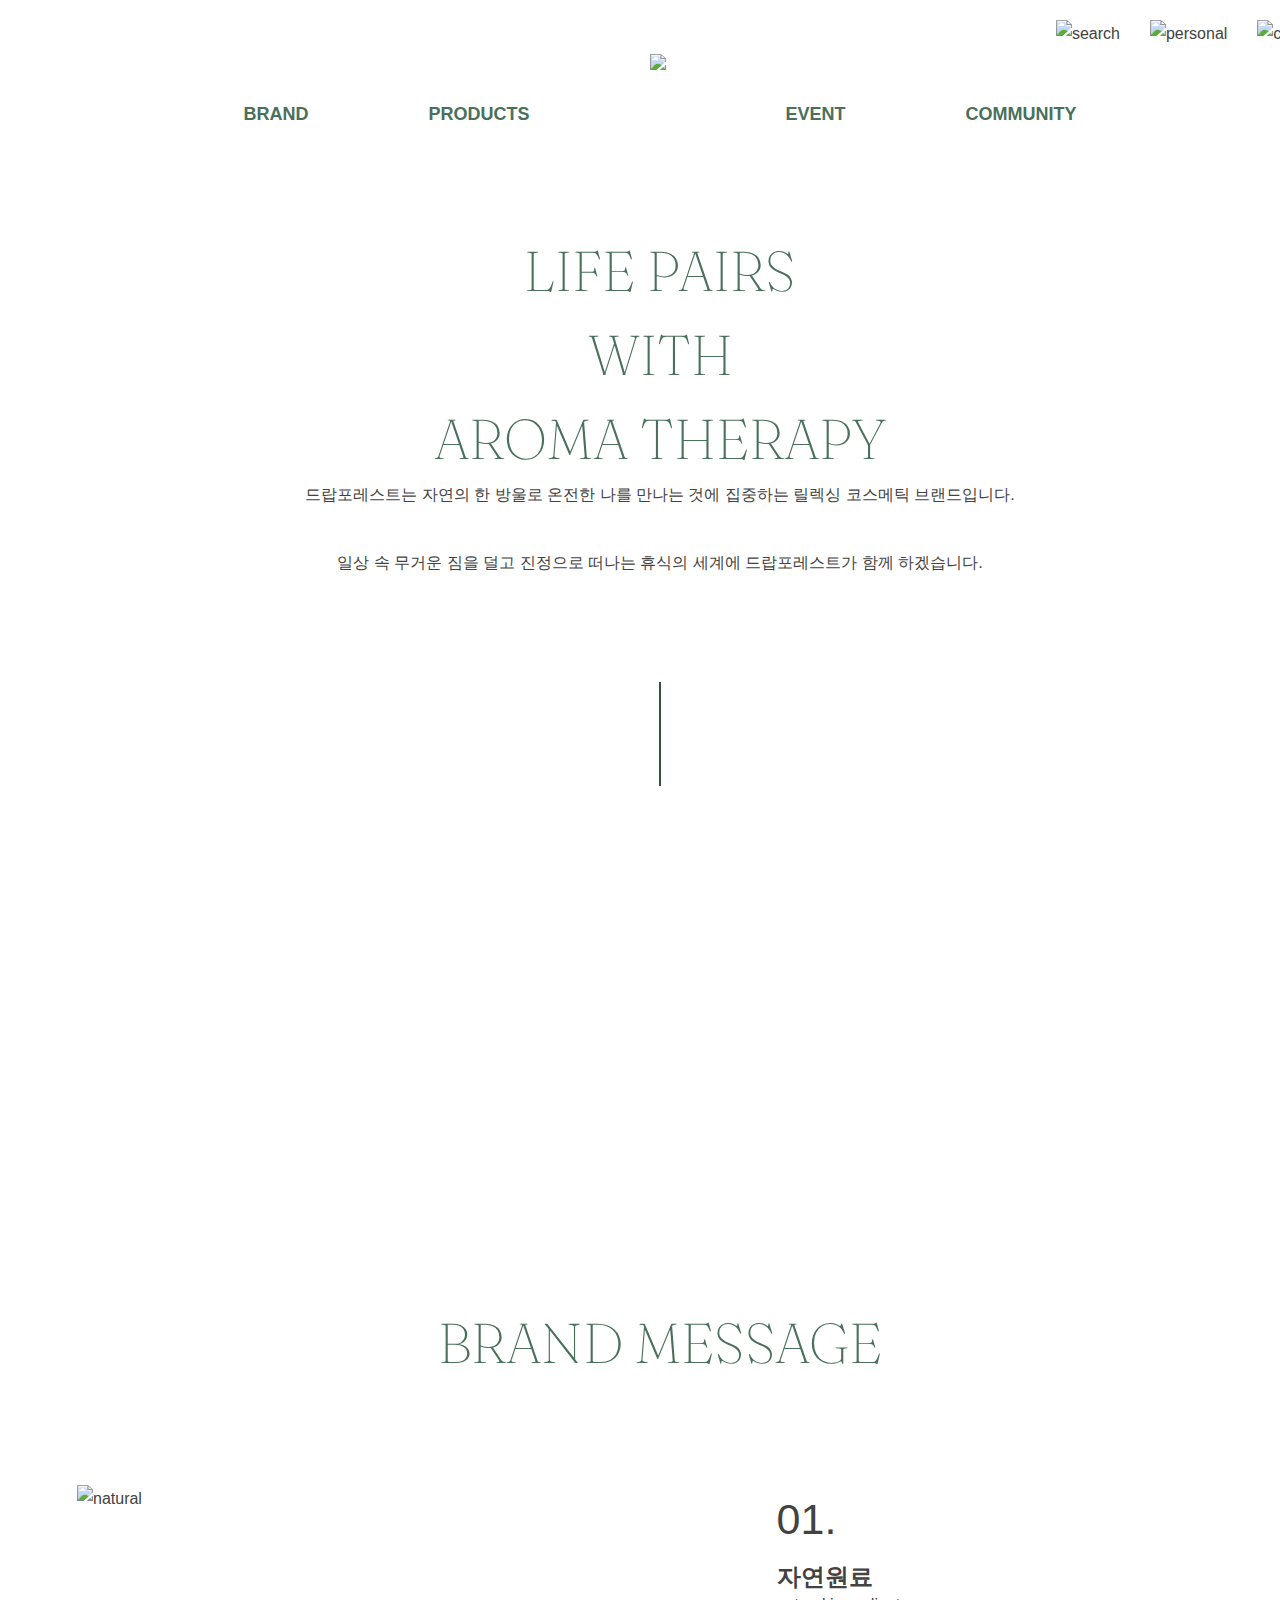
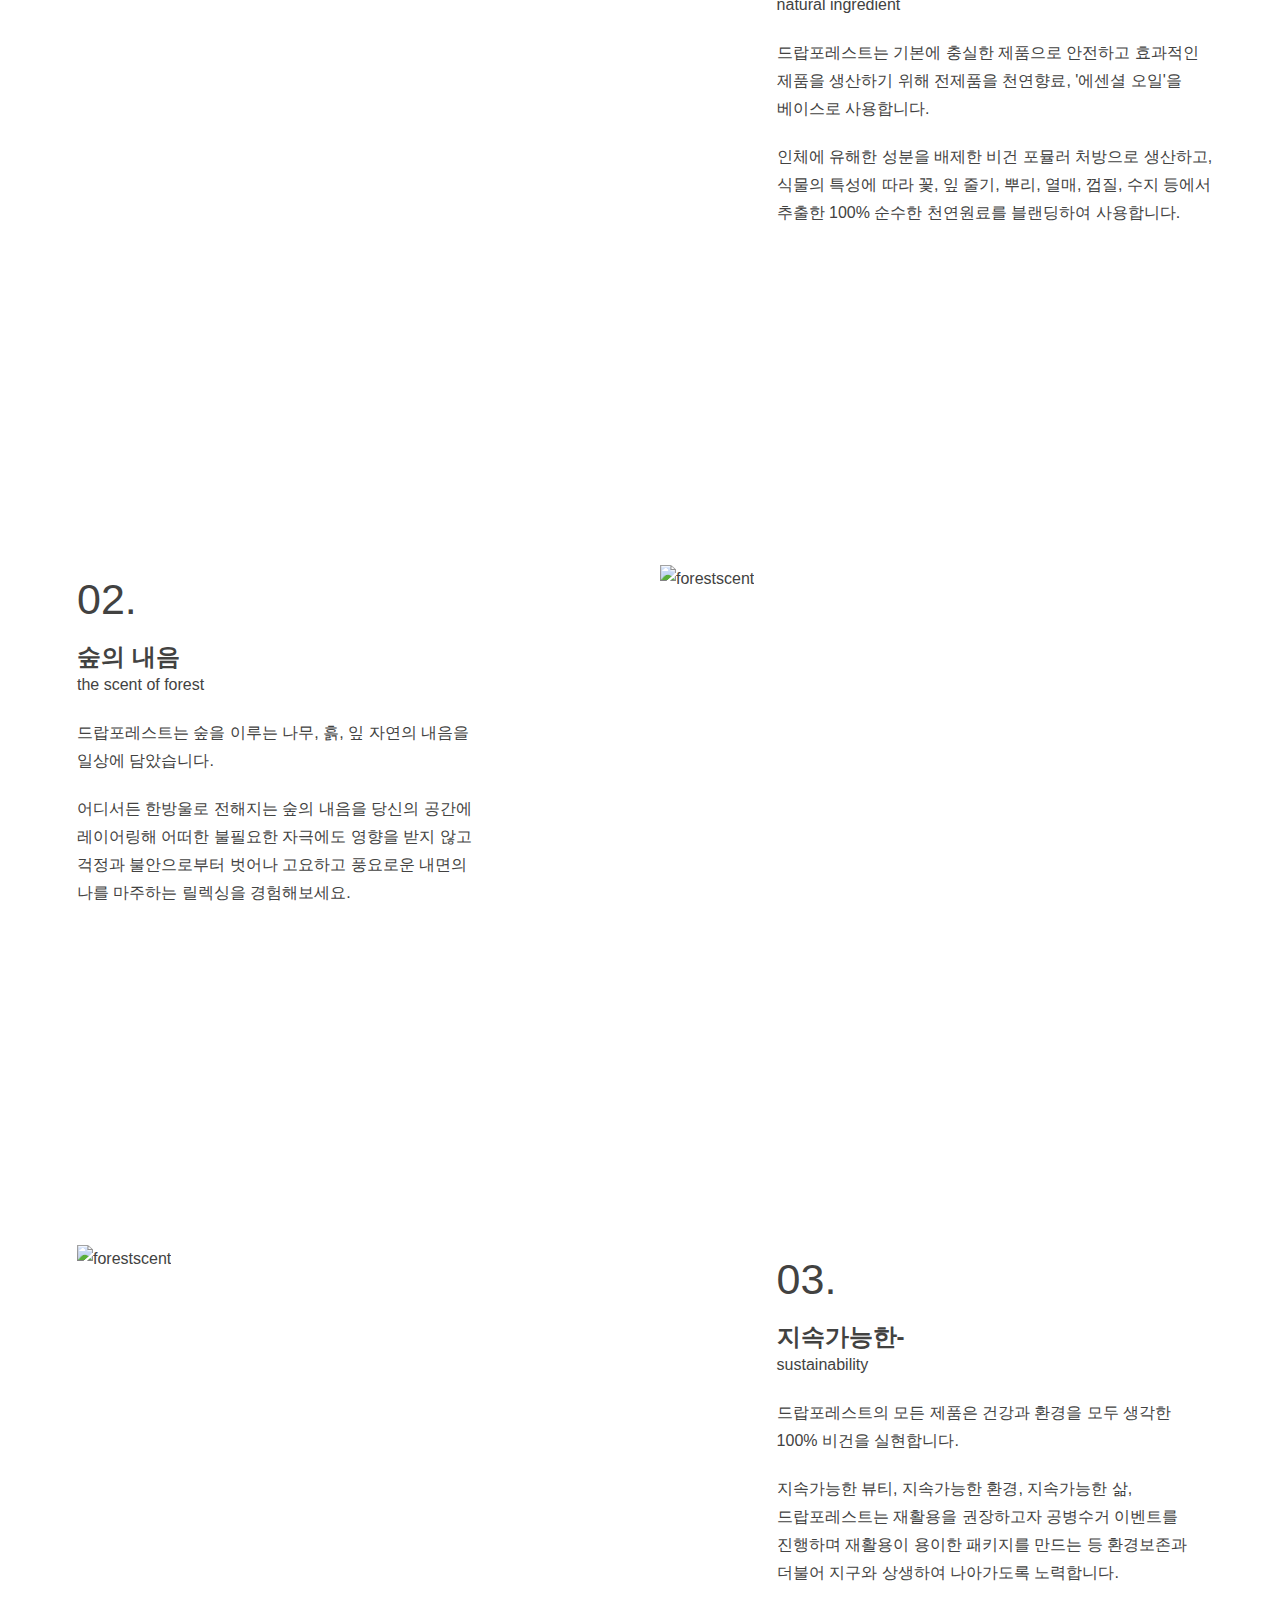
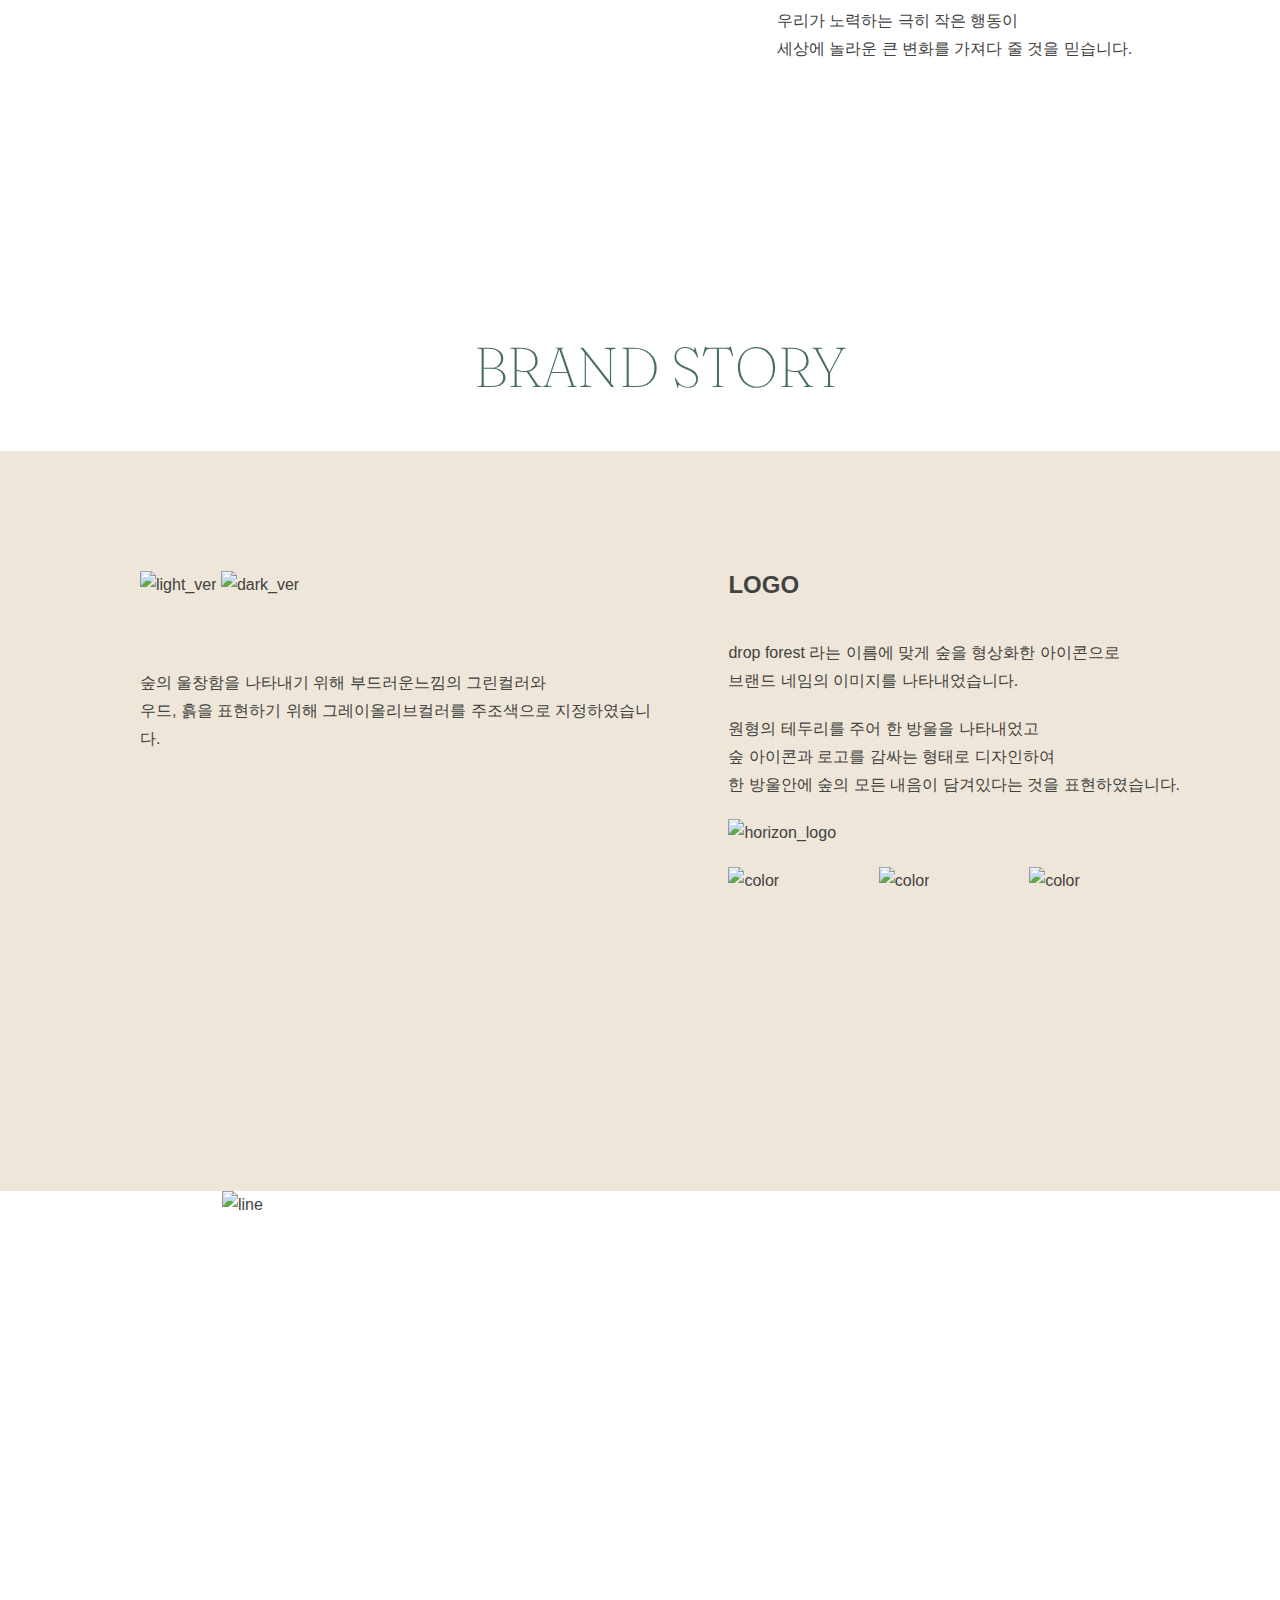
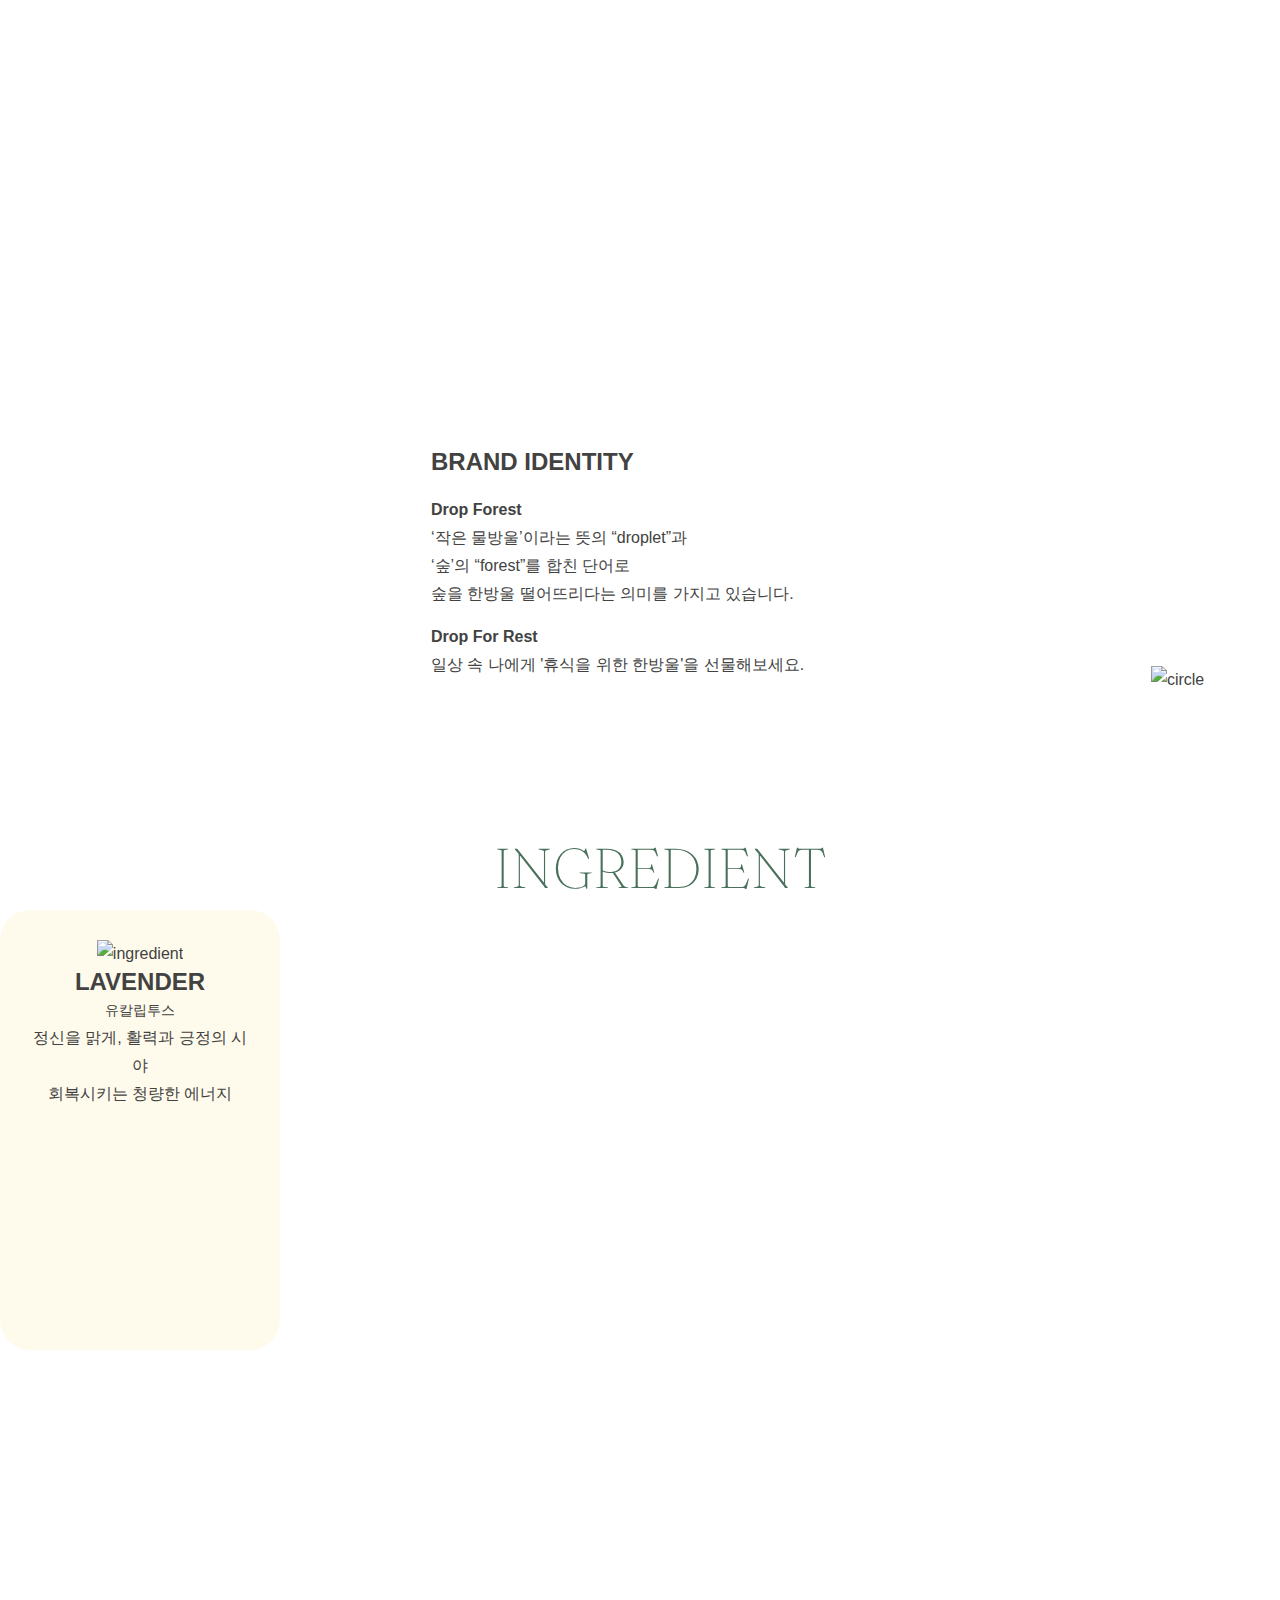
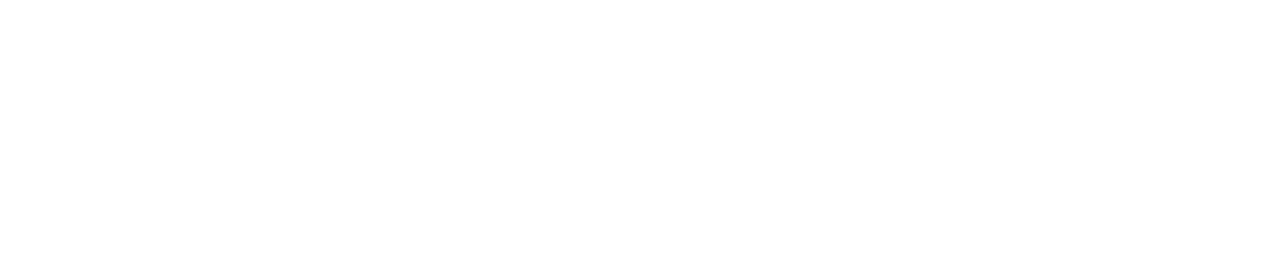
==== sub/sub1_brand.html @ 94ddb578 "Add files via upload" ====
<!DOCTYPE html>
<html lang="ko">
<head>
    <meta charset="UTF-8">
    <meta name="viewport" content="width=1320">
    <title>dropforest_brand</title>
    <!-- favicon -->
    <link rel="icon" type="image/png" sizes="32x32" href="../images/sub1/favi_logo.png">
    <!-- webfont -->
    <link href="https://hangeul.pstatic.net/hangeul_static/css/nanum-barun-gothic.css" rel="stylesheet">
    <link rel="preconnect" href="https://fonts.googleapis.com">
    <link rel="preconnect" href="https://fonts.gstatic.com" crossorigin>
    <link href="https://fonts.googleapis.com/css2?family=Fraunces:opsz@9..144&display=swap" rel="stylesheet">
    <!-- css -->
    <link rel="stylesheet" href="../css/sub1_style.css">
    <!-- js -->
    <script src="../js/jquery-3.6.4.min.js"></script>
    <!-- aos css -->
    <link href="https://unpkg.com/aos@2.3.1/dist/aos.css" rel="stylesheet">
</head>
<body>
    <div id="wrap">
        <div id="header"><!--header_S-->
            <div class="inner_header">
                <div class="util_wrap">
                    <ul class="util">
                        <li><a href="#"><img src="../images/sub1/search_g.png" alt="search"></a></li>
                        <li><a href="#"><img src="../images/sub1/personal_g.png" alt="personal"></a></li>
                        <li><a href="#"><img src="../images/sub1/cart_g.png" alt="cart"></a></li>
                    </ul>
                </div>
                <div class="gnb_wrap">
                    <ul class="gnb">
                        <li><a href="#">BRAND</a></li>
                        <li><a href="#">PRODUCTS</a></li>
                        <li><a href="#"><img src="../images/sub1/green_logo.png"></a></li>
                        <li><a href="#">EVENT</a></li>
                        <li><a href="#">COMMUNITY</a></li>
                    </ul>
                </div>
            </div>
        </div><!--header_E-->
        <div id="section1"><!--section1_S-->
            <div class="brand">
                <h1 class="title">
                    LIFE PAIRS
                    <br>WITH
                    <br>AROMA THERAPY
                </h1>
                <p>드랍포레스트는 자연의 한 방울로 온전한 나를 만나는 것에 집중하는 릴렉싱 코스메틱 브랜드입니다.</p>
                <p>일상 속 무거운 짐을 덜고 진정으로 떠나는 휴식의 세계에 드랍포레스트가 함께 하겠습니다.</p>
                <div class="line"></div>
            </div>
            <div class="bg_fix"></div>
            <div></div>
        </div><!--section1_E-->
        <div id="section2"><!--section2_S-->
            <div class="inner_section2">
                <h1 class="title">BRAND MESSAGE</h1>
                <div class="content_box">
                    <div class="left message_img">
                        <img src="../images/sub1/natural_gray.png" alt="natural">
                        <img src="../images/sub1/natural.png" alt="natural" class="up_img" data-aos="fade-up-right" data-aos-duration="2000">
                        <img src="../images/sub1/vertical_text1.png" alt="natural" class="vertical1" data-aos="fade-up" data-aos-duration="2000">
                    </div>
                    <div class="right message_text">
                        <p class="num">01.</p>
                        <h2 class="subtitle">자연원료</h2>
                        <p class="en_title">natural ingredient</p>
                        <p class="exp">드랍포레스트는 기본에 충실한 제품으로 안전하고 효과적인
                            <br>제품을 생산하기 위해 전제품을 천연향료, '에센셜 오일'을
                            <br>베이스로 사용합니다.
                        </p>
                        <p class="exp">
                            인체에 유해한 성분을 배제한 비건 포뮬러 처방으로 생산하고,
                            <br>식물의 특성에 따라 꽃, 잎 줄기, 뿌리, 열매, 껍질, 수지 등에서
                            <br>추출한 100% 순수한 천연원료를 블랜딩하여 사용합니다.
                        </p>
                    </div>
                </div>
                <div class="content_box">
                    <div class="left message_text">
                        <p class="num">02.</p>
                        <h2 class="subtitle">숲의 내음</h2>
                        <p class="en_title">the scent of forest</p>
                        <p class="exp">드랍포레스트는 숲을 이루는 나무, 흙, 잎 자연의 내음을 
                            <br>일상에 담았습니다. 
                        </p>
                        <p class="exp">
                            어디서든 한방울로 전해지는 숲의 내음을 당신의 공간에
                            <br>레이어링해 어떠한 불필요한 자극에도 영향을 받지 않고
                            <br>걱정과 불안으로부터 벗어나 고요하고 풍요로운 내면의
                            <br>나를 마주하는 릴렉싱을 경험해보세요.
                        </p>
                    </div>
                    <div class="right message_img">
                        <img src="../images/sub1/forestscent_gray.png" alt="forestscent">
                        <img src="../images/sub1/forestscent.png" alt="forestscent" class="up_img2" data-aos="fade-up-left" data-aos-duration="2000">
                        <img src="../images/sub1/vertical_text2.png" alt="forestscent" class="vertical2" data-aos="fade-up" data-aos-duration="2000">
                    </div>
                </div>
                <div class="content_box">
                    <div class="left message_img">
                        <img src="../images/sub1/sustainability_gray.png" alt="forestscent">
                        <img src="../images/sub1/sustainability.png" alt="forestscent" class="up_img3" data-aos="fade-up-right" data-aos-duration="2000">
                        <img src="../images/sub1/vertical_text3.png" alt="forestscent" class="vertical3" data-aos="fade-up" data-aos-duration="2000">
                    </div>
                    <div class="right message_text">
                        <p class="num">03.</p>
                        <h2 class="subtitle">지속가능한-</h2>
                        <p class="en_title">sustainability</p>
                        <p class="exp">드랍포레스트의 모든 제품은 건강과 환경을 모두 생각한
                            <br>100% 비건을 실현합니다.
                        </p>
                        <p class="exp">
                            지속가능한 뷰티, 지속가능한 환경, 지속가능한 삶,
                            <br>드랍포레스트는 재활용을 권장하고자 공병수거 이벤트를
                            <br>진행하며 재활용이 용이한 패키지를 만드는 등 환경보존과
                            <br>더불어 지구와 상생하여 나아가도록 노력합니다.
                        </p>
                        <p>우리가 노력하는 극히 작은 행동이
                            <br>세상에 놀라운 큰 변화를 가져다 줄 것을 믿습니다.
                        </p>
                    </div>
                </div>
                <div class="pos1"><img src="../images/sub1/illust1.png" alt="illust1"></div>
                <div class="pos2"><img src="../images/sub1/illust2.png" alt="illust2"></div>
                <div class="pos3"><img src="../images/sub1/illust3.png" alt="illust3"></div>
                <h1 class="title">BRAND STORY</h1>
            </div>
        </div><!--section2_E-->
        <div id="section3"><!--section3_S-->
            <div class="inner_section3">
                <div class="left ci_img">
                    <img src="../images/sub1/l_logo.png" alt="light_ver">
                    <img src="../images/sub1/d_logo.png" alt="dark_ver">
                    <p>숲의 울창함을 나타내기 위해 부드러운느낌의 그린컬러와 
                        <br>우드, 흙을 표현하기 위해 그레이올리브컬러를 주조색으로 지정하였습니다.</p>
                </div>
                <div class="right ci_text">
                    <h2>LOGO</h2>
                    <p>drop forest 라는 이름에 맞게 숲을 형상화한 아이콘으로
                        <br>브랜드 네임의 이미지를 나타내었습니다.
                    </p>
                    <p>원형의 테두리를 주어 한 방울을 나타내었고
                        <br>숲 아이콘과 로고를 감싸는 형태로 디자인하여
                        <br>한 방울안에 숲의 모든 내음이 담겨있다는 것을 표현하였습니다.
                    </p>
                    <img src="../images/sub1/horizon_logo.png" alt="horizon_logo">
                    <ul class="color">
                        <li><img src="../images/sub1/color1.png" alt="color"></li>
                        <li><img src="../images/sub1/color2.png" alt="color"></li>
                        <li><img src="../images/sub1/color3.png" alt="color"></li>
                    </ul>
                </div>
            </div>
        </div><!--section3_E-->
        <div id="section4"><!--section4_S-->
            <div class="inner_section4">
                <div class="left_right" data-aos="fade-right" data-aos-duration="2000">
                    <img src="../images/sub1/brand_id2.png" alt="brand_id2" class="id2">
                    <img src="../images/sub1/left_c.png" alt="circle" class="left_c">
                </div>
                <div class="top_bottom">
                    <img src="../images/sub1/line1.png" alt="line" class="df_line">
                    <img src="../images/sub1/brand_id1.png" alt="brand_id1" class="id1" data-aos="fade-down" data-aos-duration="2000">
                </div>
                <div class="brand_id">
                    <h2>BRAND IDENTITY</h2>
                    <h4>Drop Forest</h4>
                    <p>‘작은 물방울’이라는 뜻의 “droplet”과
                        <br>‘숲’의 “forest”를 합친 단어로
                        <br>숲을 한방울 떨어뜨리다는 의미를 가지고 있습니다.
                    </p>
                    <h4>Drop For Rest</h4>
                    <p>일상 속 나에게 '휴식을 위한 한방울'을 선물해보세요.</p>
                    <img src="../images/sub1/small_c.png" alt="circle">
                </div>
                <div class="right_left" data-aos="fade-left" data-aos-duration="2000">
                    <img src="../images/sub1/brand_id3.png" alt="brand_id3" class="id3">
                    <img src="../images/sub1/right_cir.png" alt="right_c" class="right_c">
                </div>
            </div>
        </div><!--section4_E-->
        <div id="section5"><!--section5_S-->
            <div class="inner_section5">
                <h1 class="title">INGREDIENT</h1>
                <ul class="ingre_wrap">
                    <li>
                        <div class="hover_wrap">
                            <div class="img_wrap">
                                <img src="../images/sub1/ingre1.png" alt="ingredient">
                                <h2>LAVENDER</h2>
                                <p class="ko_name">유칼립투스</p>
                                <p>정신을 맑게, 활력과 긍정의 시야
                                    <br>회복시키는 청량한 에너지
                                </p>
                            </div>
                            <div class="cover">
                                <div class="inner_cover">
                                    <h2>LAVENDER</h2>
                                    <h4 class="ko_name">라벤더</h4>
                                    <p>학명  :  Lavendula angustifolia</p>
                                    <p>원산지  :  불가리아</p>
                                    <p>향  :  언더톤 꽃, 허브향</p>
                                    <p>추출부위  :  꽃, 꽃대</p>
                                    <p>추출방법  :  수증기 증류법</p>

                                </div>
                            </div>
                        </div>
                    </li>
                </ul>
            </div>
        </div><!--section5_E-->
    </div>
 
    <!-- aos js -->
    <script src="https://unpkg.com/aos@2.3.1/dist/aos.js"></script>
    <script>
        AOS.init();
      </script>
</body>
</html>
---- css/sub1_style.css ----
@charset "UTF-8";

body, p, h1, h2, h3, h4, h5, h6, ul, ol, li, dl, dt, dd, table, th, td, form, fieldset, legend, input, textarea, button, select{
    padding: 0;
    margin: 0;
}
ul,ol{
    list-style: none;
}
a{
    text-decoration: none;
    color: #424241;
}
body{
    font-family: 'NanumBarunGothic', sans-serif;
    font-size: 16px;
    line-height: 28px;
    color: #424241;
    font-weight: 100;
}
#wrap{
    min-width: 1320px;
}
/*header*/
#header{
    height: 165px;
 }
.inner_header{
    width: 1320px;
    margin: 0 auto;
}
.util_wrap{
    width: 1320px;
    margin: 0 auto;
    position: relative;
}
.util{
    position: absolute;
    top: 20px;
    right: 20px;
    z-index: 9;
}
.util li{
    float: left;
}
.util li a{
    padding-left: 30px;
}
.gnb_wrap{
    text-align: center;
    height: 165px;
}
.gnb{
    display: inline-block;
}
.gnb li{
    float: left;
    margin-top: 100px;
}
.gnb li img{
    width: 80%;
}
.gnb li a{
    display: block;
    color: #49705B;
    font-size: 18px;
    font-weight: bold;
    padding: 0 60px;
}
.gnb li:nth-child(3) a{
    margin-top: -50px;
}
/*section1*/
#section1{
    height: 1076px;
}
.bg_fix{
    background: url(../images/sub1/house_bg.png) no-repeat top center;
    height: 1076px;
    background-attachment: fixed;
}
.brand{
    text-align: center;
    height: 506px;
    padding-top: 64px;
}
.title{
    font-size: 56px;
    font-family: 'Fraunces', serif;
    line-height: 1.5em;
    font-weight: 100;
    color: #49705B;
    text-align: center;
}
.brand p{
    padding-bottom: 40px;
}
.line{
    width: 2px;
    height: 104px;
    background-color: #33513D;
    display: inline-block;
    margin-top: 65px;
}
/*section2*/
#section2{
    background-color: rgb(255, 255, 255);
    height: 2380px;
}
.inner_section2{
    width: 1166px;
    margin: 0 auto;
    padding-top: 60px;
    position: relative;
}
.content_box{
    margin: 100px 0;
    height: 580px;
    /* background-color: pink; */
}
.right{
    float: right;
}
.left{
    float: left;
}
.message_img{
    width: 50%;
    position: relative;
}
.message_text{
    padding-top: 20px;
    width: 40%;
}
.up_img{
    position: absolute;
    top: -65px;
    right: 0;
    z-index: 2;
}
.up_img2{
    position: absolute;
    top: -65px;
    left: -65px;
    z-index: 2;
}
.up_img3{
    position: absolute;
    top: -65px;
    right: -0px;
    z-index: 2;
}
.vertical1{
    position: absolute;
    top: -65px;
    left: 10px;
    z-index: 2;
}
.vertical2{
    position: absolute;
    top: -65px;
    right: 75px;
    z-index: 2;
}
.vertical3{
    position: absolute;
    top: -65px;
    left: 10px;
    z-index: 2;
}
.num{
    font-size: 43px;
}
.subtitle{
    padding: 30px 0 0 0;
}
.exp{
    padding-bottom: 20px;
}
.en_title{
    padding-bottom: 20px;
}
.pos1{
    position: absolute;
    top: 0;
    right: -400px;
}
.pos2{
    position: absolute;
    top: 1100px;
    left: -490px;
}
.pos3{
    position: absolute;
    bottom: -20px;
    right: -350px;
}
/*section3*/
#section3{
    background: url(../images/sub1/roundsq_bg.png) no-repeat top 50% center #EEE6D8;
    height: 740px;
}
.inner_section3{
    width: 1320px;
    margin: 30px auto;
    padding: 120px 140px;
    /* background-color: pink; */
    box-sizing: border-box;
    height: 740px;
}
.ci_img{
    width: 50%;
}
.ci_img p{
    padding-top: 70px;
}
.ci_text h2{
    padding-bottom: 40px;
}
.ci_text p{
    padding-bottom: 20px;
}
.color{
    padding-top: 20px;
}
.color li{
    float: left;
    width: 33.3%;
}
/*section4*/
#section4{
    height: 1115px;
}
.inner_section4{
    width: 1320px;
    margin: 0 auto;
    height: 1115px;
    position: relative;
}
.df_line{
    position: absolute;
    top: 0;
    left: 222px;
    z-index: 1;
}
.id1{
    position: absolute;
    top: 258px;
    left: 111px;
    z-index: 4;
}
.id2{
    position: absolute;
    top: 620px;
    left: -153px;
    z-index: 1;
}
.left_c{
    position: absolute;
    top: 510px;
    left: -270px;
    z-index: 2;
}
.id3{
    position: absolute;
    top: 153px;
    right: -49px;
    z-index: 2;
}
.right_c{
    position: absolute;
    top: 460px;
    right: -301px;
    z-index: 3;
}
.brand_id{
    position: absolute;
    top: 857px;
    left: 431px;
    z-index: 2;
}
.brand_id h2{
    padding-bottom: 20px;
}
.brand_id p{
    padding-bottom: 15px;
}
.brand_id img{
    position: absolute;
    bottom: 0;
    right: -400px;
}
/*section5*/
#section5{
    height: 1158px;
}
.inner_section5{
    padding-top: 120px;
    width: 1320px;
    margin: 0 auto;
}
.ingre_wrap{
    height: 948px;
}
.ingre_wrap li{
    float: left;
}
.hover_wrap{
    position: relative;
}
.hover_wrap:hover .img_wrap{
    transform: translate(-20px, -20px);
    box-shadow: 14px 14px 10px rgba(182, 163, 128, 0.3);
}
.hover_wrap:hover .cover{
    transform: translate(-20px, -20px);
}
.hover_wrap:hover .cover{
    opacity: 1;
}
.img_wrap{
    text-align: center;
    width: 280px;
    height: 440px;
    background-color: #FFFBEC;
    border-radius: 30px;
    padding: 30px;
    box-sizing: border-box;
    transition: all 0.5s;
}
.ko_name{
    font-size: 14px;
}
.cover{
    background-color: #869D84;
    width: 100%;
    height: 100%;
    border-radius: 30px;
    padding: 30px;
    box-sizing: border-box;
    color: #fff;
    position: absolute;
    top: 0;
    left: 0;
    z-index: 9;
    opacity: 0;
    transition: all 0.5s;
}
.cover h2, .ko_name{
    text-align: center;
}
.inner_cover{
    padding-top: 50px;
}
.inner_cover p{
    border-bottom: 1px solid #fff;
}
.inner_cover h4{
    padding: 10px 0 30px;
}
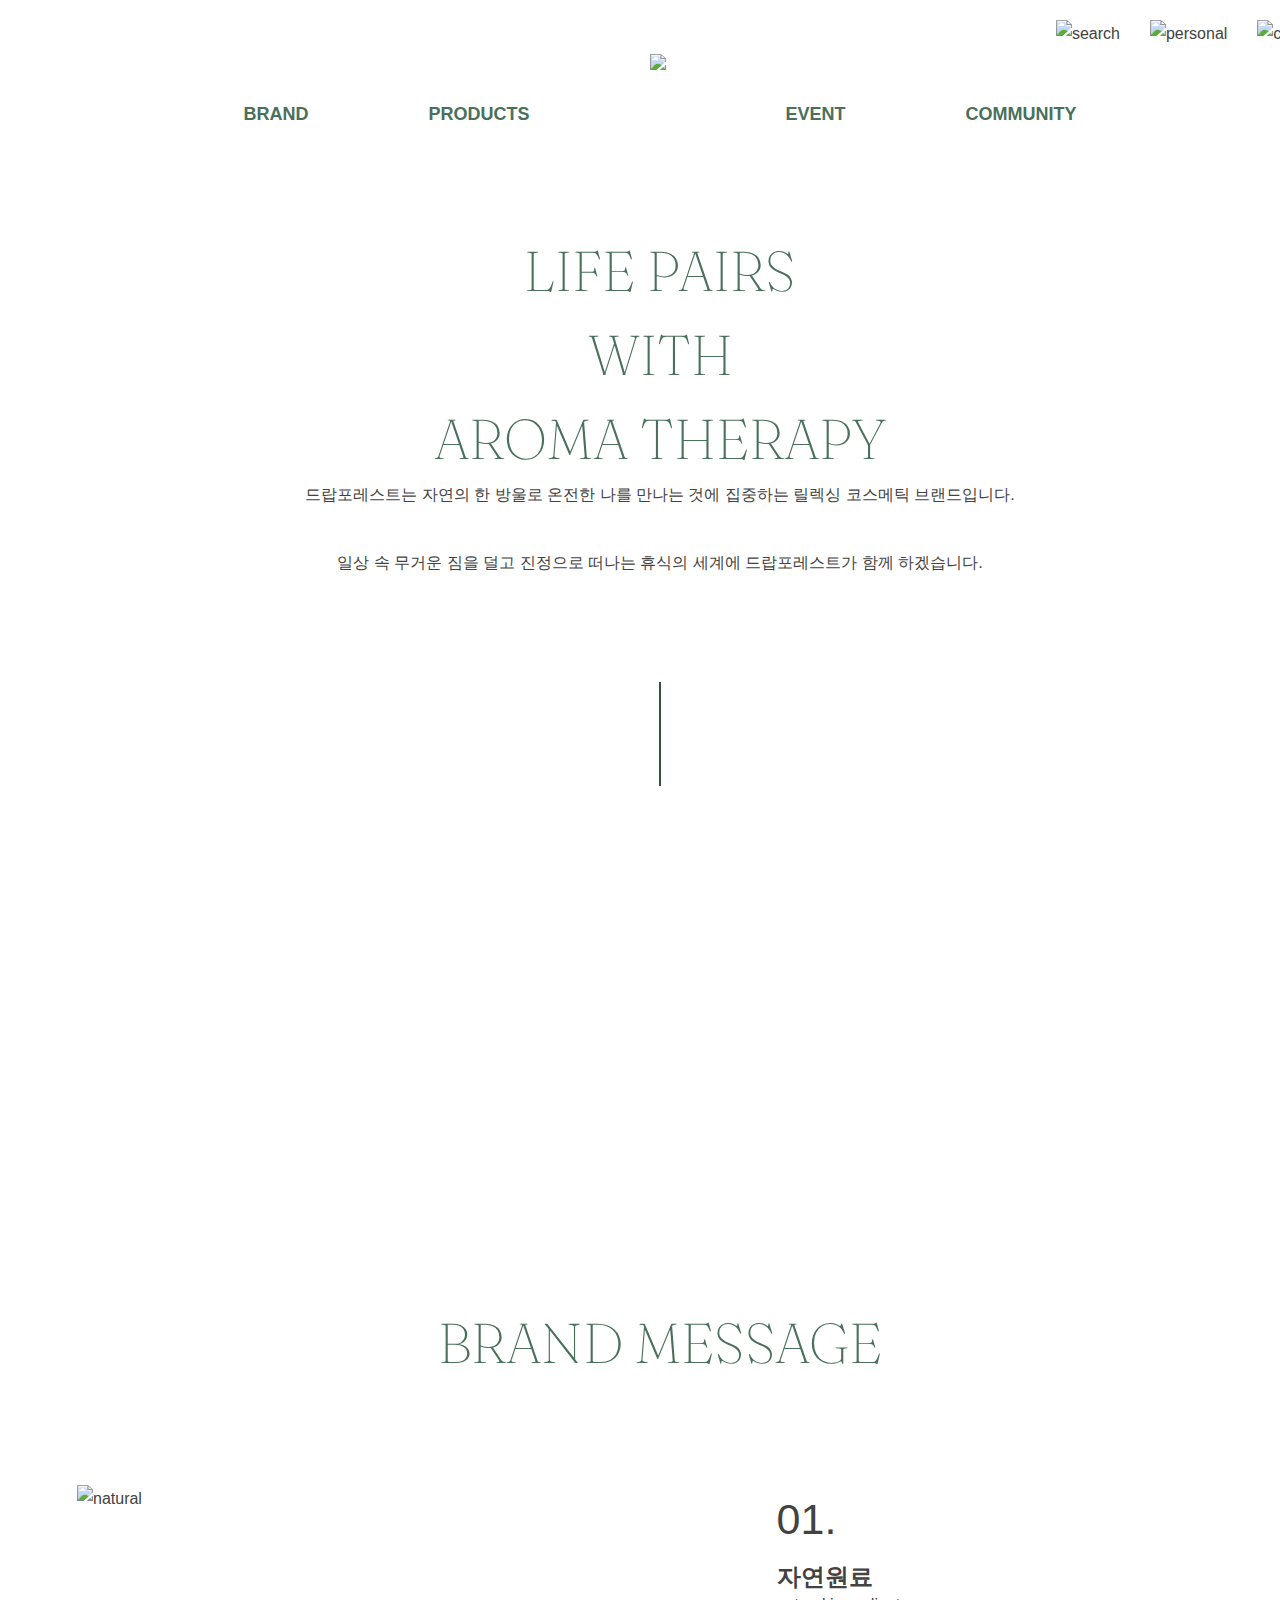
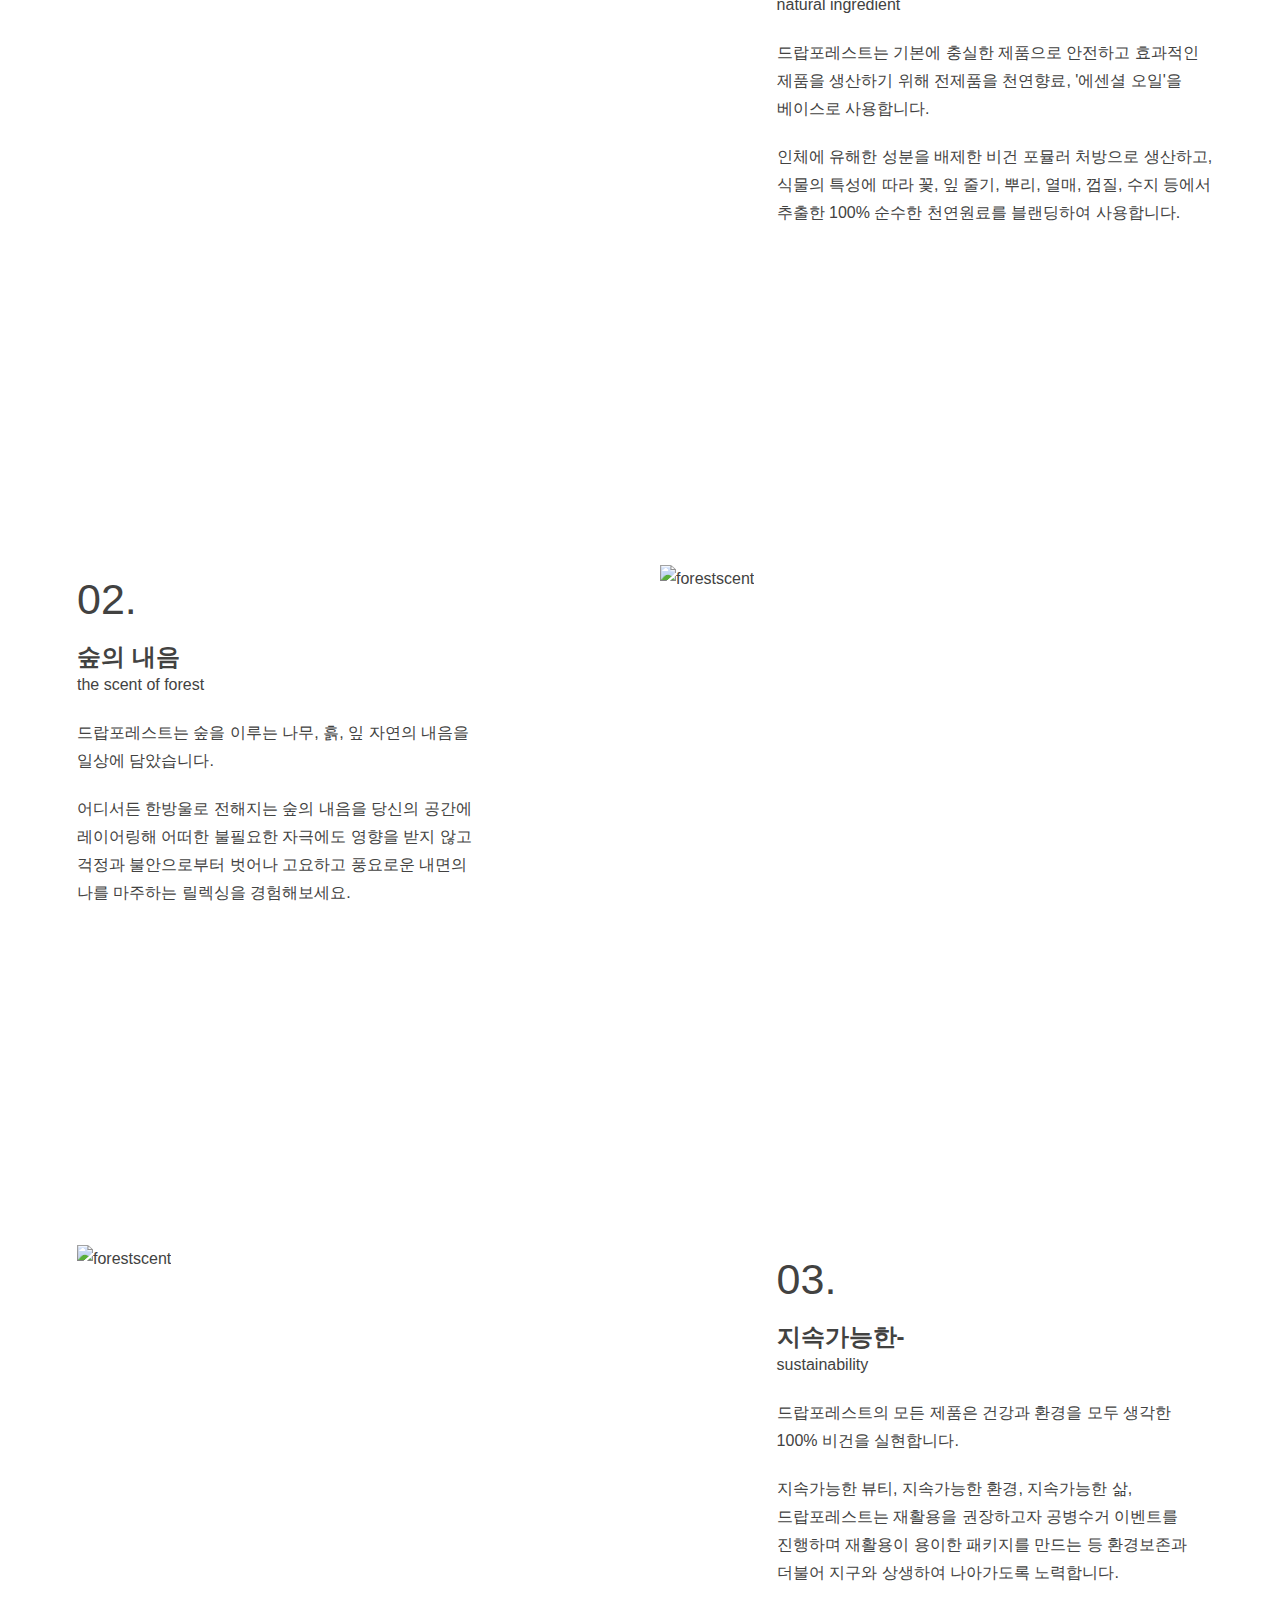
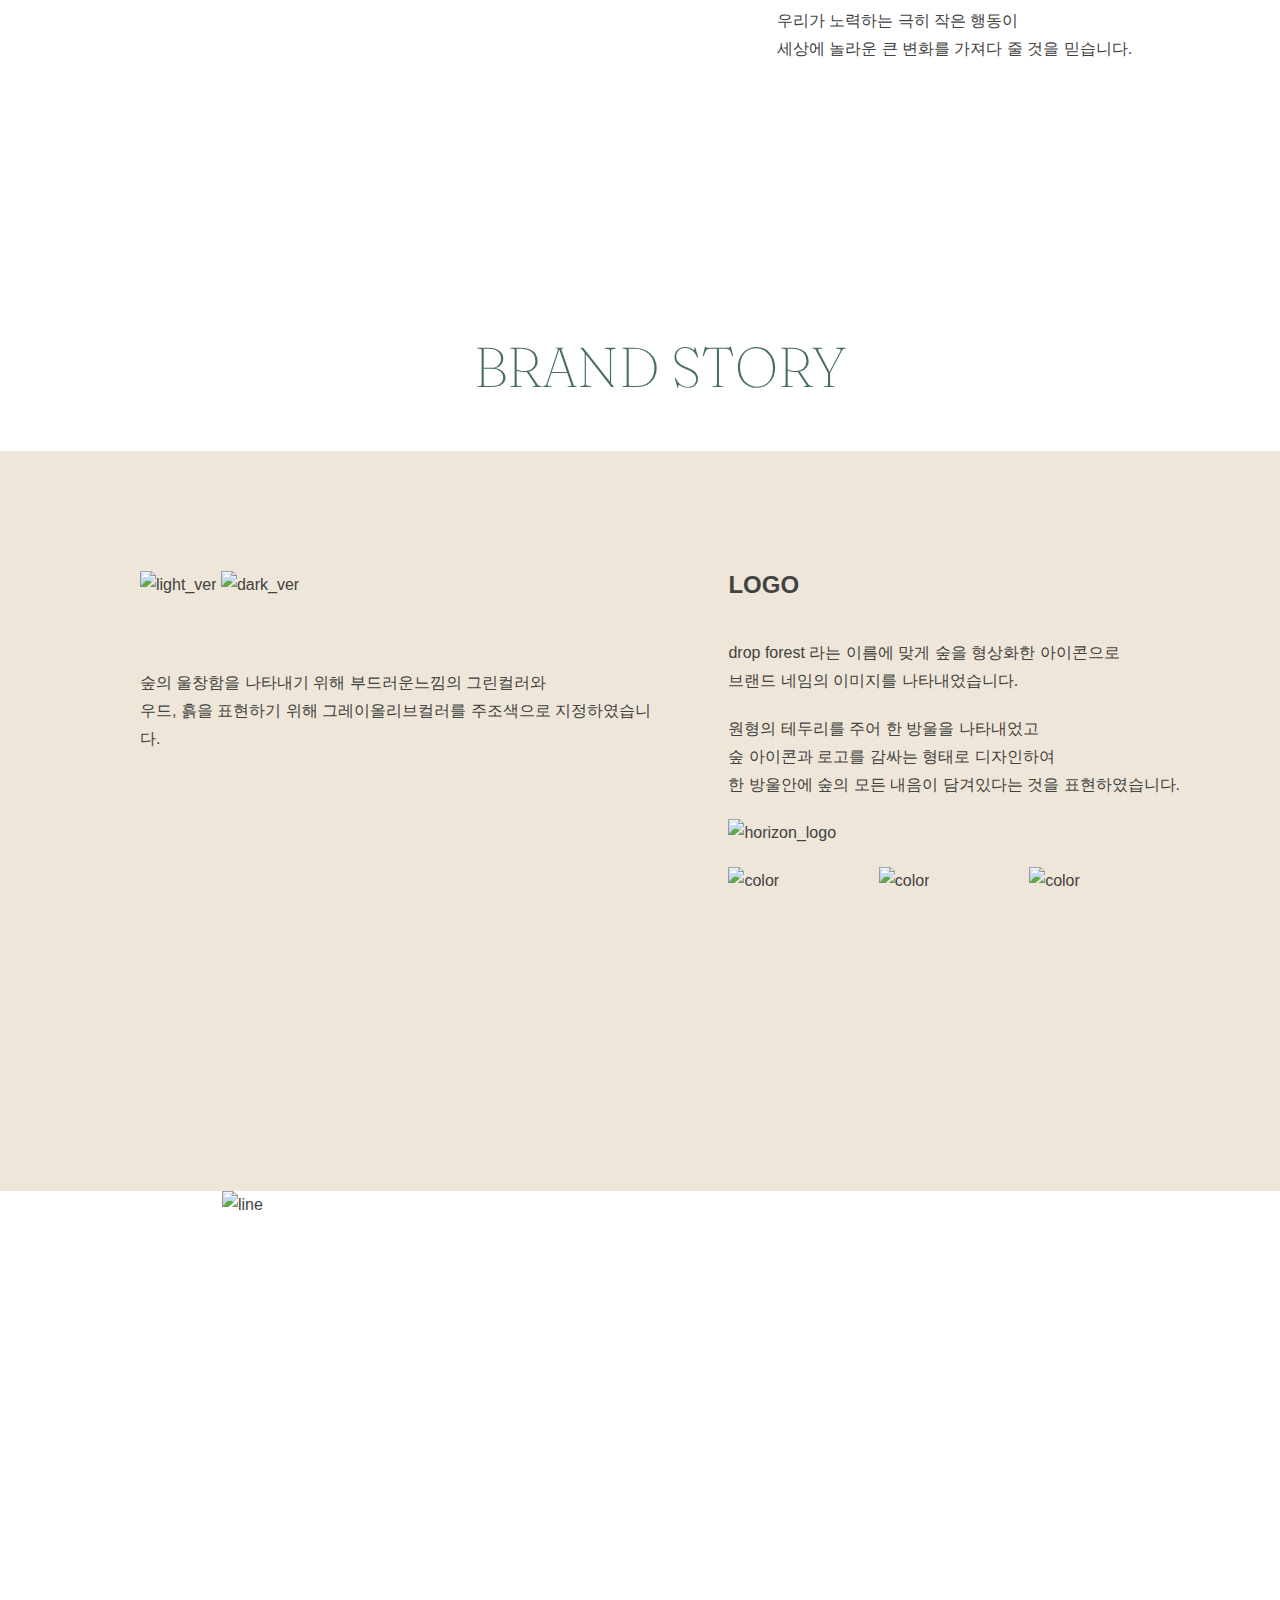
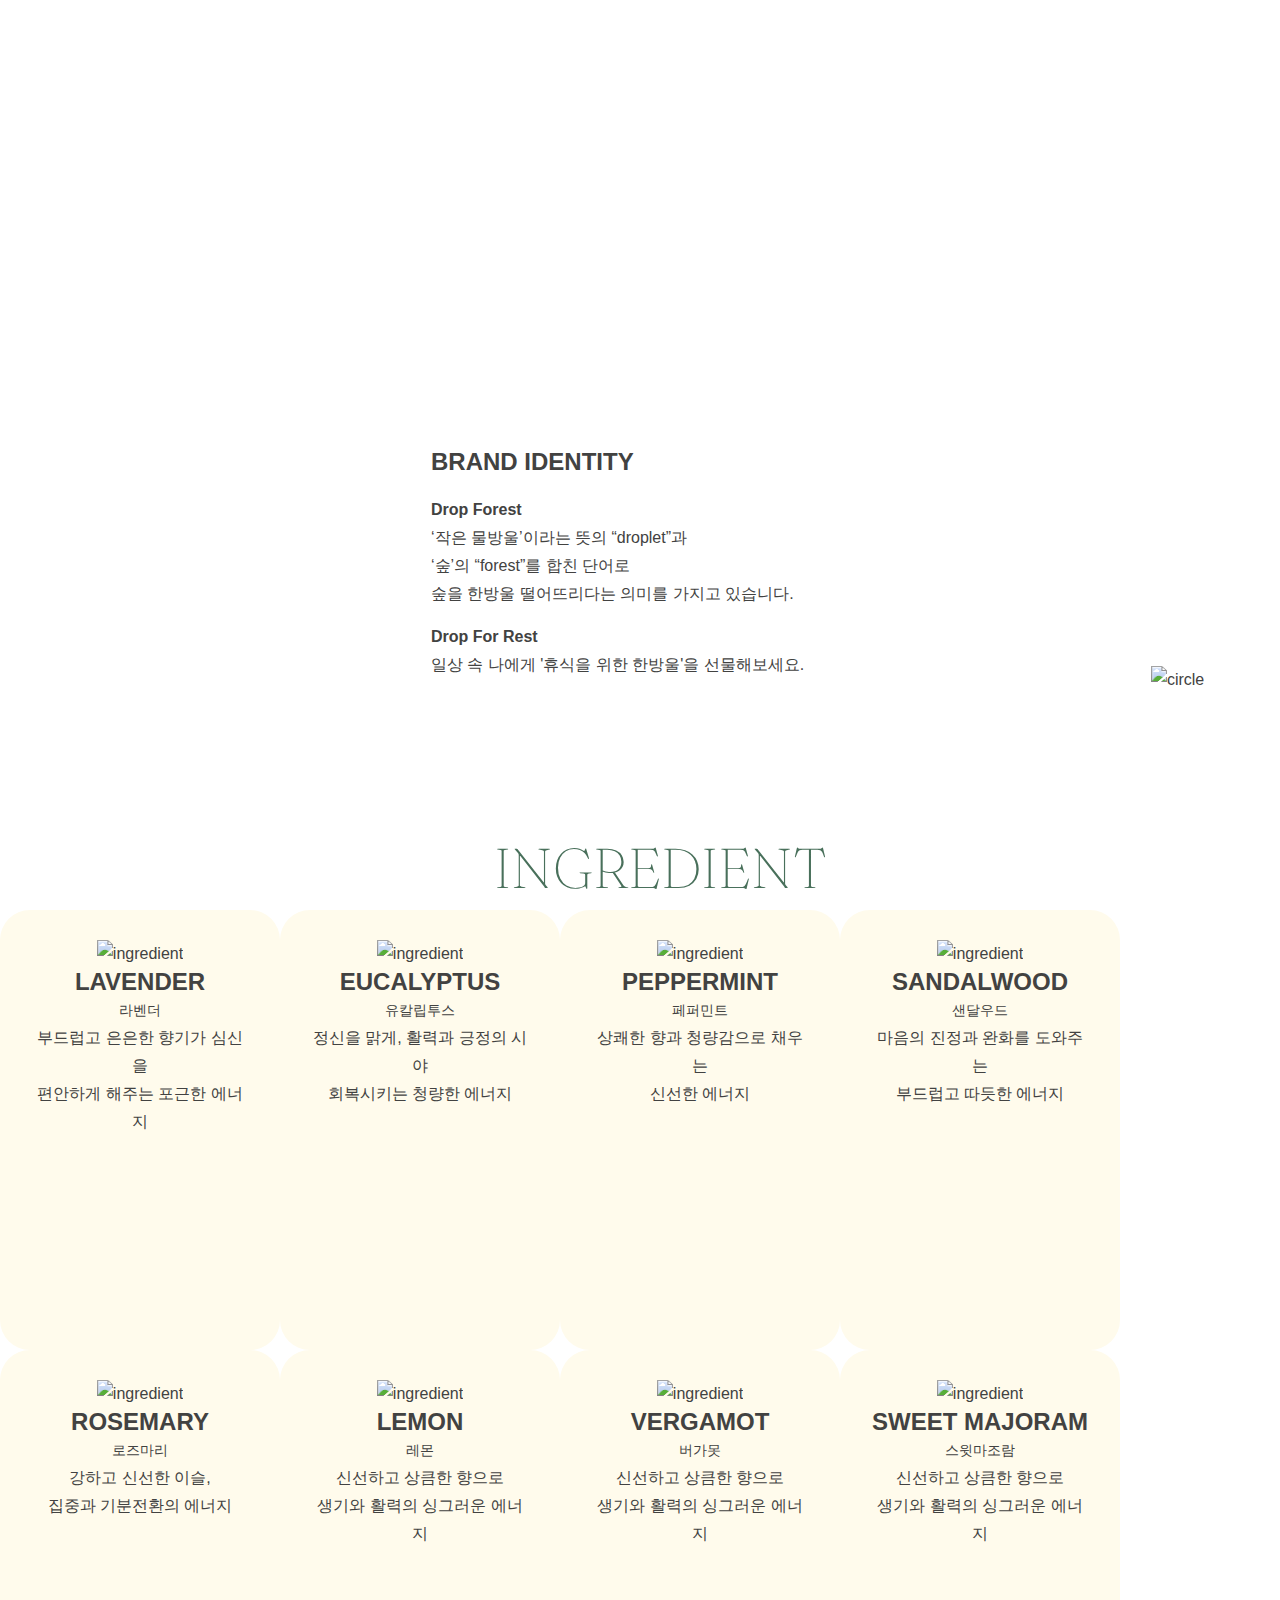
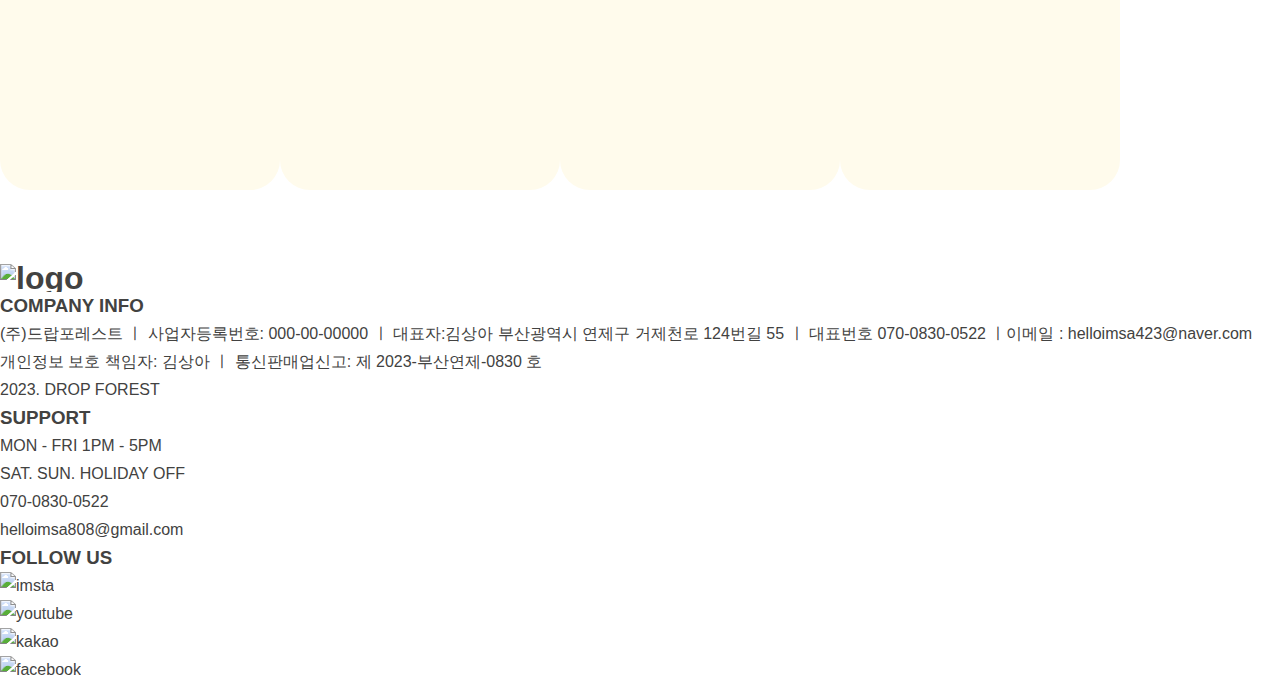
==== commit dadb19f7: "Add files via upload" ====
--- a/sub/sub1_brand.html
+++ b/sub/sub1_brand.html
@@ -2,7 +2,7 @@
 <html lang="ko">
 <head>
     <meta charset="UTF-8">
-    <meta name="viewport" content="width=1320">
+    <meta name="viewport" content="width=1360">
     <title>dropforest_brand</title>
     <!-- favicon -->
     <link rel="icon" type="image/png" sizes="32x32" href="../images/sub1/favi_logo.png">
@@ -31,14 +31,48 @@
                 </div>
                 <div class="gnb_wrap">
                     <ul class="gnb">
-                        <li><a href="#">BRAND</a></li>
+                        <li class="ul_1"><a href="#">BRAND</a></li>
                         <li><a href="#">PRODUCTS</a></li>
-                        <li><a href="#"><img src="../images/sub1/green_logo.png"></a></li>
+                        <li><h1><a href="../index.html"><img src="../images/sub1/green_logo.png"></a></li></h1>
                         <li><a href="#">EVENT</a></li>
                         <li><a href="#">COMMUNITY</a></li>
                     </ul>
-                </div>
-            </div>
+                    <div class="submenu">
+                        <div class="inner_submenu">
+                            <ul class="ul_1">
+                                <li><a href="sub1_brand.html#section2">BRAND MESSAGE</a></li>
+                                <li><a href="sub1_brand.html#section3">BRAND STORY</a></li>
+                                <li><a href="sub1_brand.html#section5">INGREDIENT</a></li>
+                            </ul>
+                            <ul class="margin_right">
+                                <li><a href="#">BRAND MESSAGE</a></li>
+                                <li><a href="#">BRAND STORY</a></li>
+                                <li><a href="#">INGREDIENT</a></li>
+                            </ul>
+                            <ul>
+                                <li><a href="#">BRAND MESSAGE</a></li>
+                                <li><a href="#">BRAND STORY</a></li>
+                                <li><a href="#">INGREDIENT</a></li>
+                            </ul>
+                            <ul>
+                                <li><a href="#">BRAND MESSAGE</a></li>
+                                <li><a href="#">BRAND STORY</a></li>
+                                <li><a href="#">INGREDIENT</a></li>
+                            </ul>
+                        </div>
+                    </div>
+                </div>
+            </div>
+            <!-- js -->
+            <script>
+                $(window).scroll(function () {
+                    if ($(this).scrollTop() > 165) {
+                        $('.gnb_wrap').addClass('header_scroll')
+                    } else {
+                        $('.gnb_wrap').removeClass('header_scroll')
+                    }
+                })
+            </script>
         </div><!--header_E-->
         <div id="section1"><!--section1_S-->
             <div class="brand">
@@ -191,9 +225,9 @@
                             <div class="img_wrap">
                                 <img src="../images/sub1/ingre1.png" alt="ingredient">
                                 <h2>LAVENDER</h2>
-                                <p class="ko_name">유칼립투스</p>
-                                <p>정신을 맑게, 활력과 긍정의 시야
-                                    <br>회복시키는 청량한 에너지
+                                <p class="ko_name"> 라벤더</p>
+                                <p>부드럽고 은은한 향기가 심신을
+                                    <br>편안하게 해주는 포근한 에너지
                                 </p>
                             </div>
                             <div class="cover">
@@ -205,7 +239,167 @@
                                     <p>향  :  언더톤 꽃, 허브향</p>
                                     <p>추출부위  :  꽃, 꽃대</p>
                                     <p>추출방법  :  수증기 증류법</p>
-
+                                </div>
+                            </div>
+                        </div>
+                    </li>
+                    <li>
+                        <div class="hover_wrap">
+                            <div class="img_wrap">
+                                <img src="../images/sub1/ingre2.png" alt="ingredient">
+                                <h2>EUCALYPTUS</h2>
+                                <p class="ko_name">유칼립투스</p>
+                                <p>정신을 맑게, 활력과 긍정의 시야
+                                    <br>회복시키는 청량한 에너지
+                                </p>
+                            </div>
+                            <div class="cover">
+                                <div class="inner_cover">
+                                    <h2>EUCALYPTUS</h2>
+                                    <h4 class="ko_name">유칼립투스</h4>
+                                    <p>학명  :  Eucalyptius globulus</p>
+                                    <p>원산지  :  스페인</p>
+                                    <p>향  :  캠퍼러셔스, 허베이셔스</p>
+                                    <p>추출부위  :  잎</p>
+                                    <p>추출방법  :  수증기 증류법</p>
+                                </div>
+                            </div>
+                        </div>
+                    </li>
+                    <li>
+                        <div class="hover_wrap">
+                            <div class="img_wrap">
+                                <img src="../images/sub1/ingre3.png" alt="ingredient">
+                                <h2>PEPPERMINT</h2>
+                                <p class="ko_name">페퍼민트</p>
+                                <p>상쾌한 향과 청량감으로 채우는
+                                    <br>신선한 에너지
+                                </p>
+                            </div>
+                            <div class="cover">
+                                <div class="inner_cover">
+                                    <h2>PEPPERMINT</h2>
+                                    <h4 class="ko_name">페퍼민트</h4>
+                                    <p>학명  :  Mentha Piperita</p>
+                                    <p>원산지  :  미국</p>
+                                    <p>향  :  신선하고 강한 풀향기</p>
+                                    <p>추출부위  :  꽃, 잎</p>
+                                    <p>추출방법  :  수증기 증류법</p>
+                                </div>
+                            </div>
+                        </div>
+                    </li>
+                    <li>
+                        <div class="hover_wrap">
+                            <div class="img_wrap">
+                                <img src="../images/sub1/ingre4.png" alt="ingredient">
+                                <h2>SANDALWOOD</h2>
+                                <p class="ko_name">샌달우드</p>
+                                <p>마음의 진정과 완화를 도와주는
+                                    <br>부드럽고 따듯한 에너지
+                                </p>
+                            </div>
+                            <div class="cover">
+                                <div class="inner_cover">
+                                    <h2>SANDALWOOD</h2>
+                                    <h4 class="ko_name">샌달우드</h4>
+                                    <p>학명  :  Santalum Albums</p>
+                                    <p>원산지  :  호주</p>
+                                    <p>향  :  달콤하고 부드러운 목재향</p>
+                                    <p>추출부위  :  나무</p>
+                                    <p>추출방법  :  수증기 증류법</p>
+                                </div>
+                            </div>
+                        </div>
+                    </li>
+                    <li>
+                        <div class="hover_wrap">
+                            <div class="img_wrap">
+                                <img src="../images/sub1/ingre5.png" alt="ingredient">
+                                <h2>ROSEMARY</h2>
+                                <p class="ko_name">로즈마리</p>
+                                <p>강하고 신선한 이슬,
+                                    <br>집중과 기분전환의 에너지
+                                </p>
+                            </div>
+                            <div class="cover">
+                                <div class="inner_cover">
+                                    <h2>ROSEMARY</h2>
+                                    <h4 class="ko_name">로즈마리</h4>
+                                    <p>학명  : Rosemarinus officinalis</p>
+                                    <p>원산지  :  튀니지</p>
+                                    <p>향  :  신선하고 짙은 허브향</p>
+                                    <p>추출부위  :  꽃,잎</p>
+                                    <p>추출방법  :  수증기 증류법</p>
+                                </div>
+                            </div>
+                        </div>
+                    </li>
+                    <li>
+                        <div class="hover_wrap">
+                            <div class="img_wrap">
+                                <img src="../images/sub1/ingre6.png" alt="ingredient">
+                                <h2>LEMON</h2>
+                                <p class="ko_name">레몬</p>
+                                <p>신선하고 상큼한 향으로
+                                    <br>생기와 활력의 싱그러운 에너지
+                                </p>
+                            </div>
+                            <div class="cover">
+                                <div class="inner_cover">
+                                    <h2>LEMON</h2>
+                                    <h4 class="ko_name">레몬</h4>
+                                    <p>학명  : Citrus limon</p>
+                                    <p>원산지  :  이탈리아, 시칠리</p>
+                                    <p>향  :  달달, 상큼한 감귤향</p>
+                                    <p>추출부위  :  레몬껍질</p>
+                                    <p>추출방법  : 냉압착법</p>
+                                </div>
+                            </div>
+                        </div>
+                    </li>
+                    <li>
+                        <div class="hover_wrap">
+                            <div class="img_wrap">
+                                <img src="../images/sub1/ingre7.png" alt="ingredient">
+                                <h2>VERGAMOT</h2>
+                                <p class="ko_name">버가못</p>
+                                <p>신선하고 상큼한 향으로
+                                    <br>생기와 활력의 싱그러운 에너지
+                                </p>
+                            </div>
+                            <div class="cover">
+                                <div class="inner_cover">
+                                    <h2>VERGAMOT</h2>
+                                    <h4 class="ko_name">버가못</h4>
+                                    <p>학명  : Citrus bergamia</p>
+                                    <p>원산지  :  이탈리아</p>
+                                    <p>향  :  달콤한 과일향</p>
+                                    <p>추출부위  :  과일껍질</p>
+                                    <p>추출방법  : 수증기 증류</p>
+                                </div>
+                            </div>
+                        </div>
+                    </li>
+                    <li>
+                        <div class="hover_wrap">
+                            <div class="img_wrap">
+                                <img src="../images/sub1/ingre8.png" alt="ingredient">
+                                <h2>SWEET MAJORAM</h2>
+                                <p class="ko_name">스윗마조람</p>
+                                <p>신선하고 상큼한 향으로
+                                    <br>생기와 활력의 싱그러운 에너지
+                                </p>
+                            </div>
+                            <div class="cover">
+                                <div class="inner_cover">
+                                    <h2>SWEET MAJORAM</h2>
+                                    <h4 class="ko_name">스윗마조람</h4>
+                                    <p>학명  : Lavandula angustifolia</p>
+                                    <p>원산지  :  이집트</p>
+                                    <p>향  :  우디, 플로럴, 웜, 스파이시</p>
+                                    <p>추출부위  :  잎, 꽃</p>
+                                    <p>추출방법  : 수증기 증류</p>
                                 </div>
                             </div>
                         </div>
@@ -213,8 +407,47 @@
                 </ul>
             </div>
         </div><!--section5_E-->
+        <div id="footer">
+            <div class="inner_footer">
+                <ul class="footer_wrap">
+                    <li><h1><a href="#"><img src="../images/sub1/foot_logo.png" alt="logo"></a></h1></li>
+                    <li>
+                        <h3>COMPANY INFO</h3>
+                        <p>(주)드랍포레스트 ㅣ 사업자등록번호: 000-00-00000 ㅣ 대표자:김상아
+                            부산광역시 연제구 거제천로 124번길 55 ㅣ 대표번호 070-0830-0522 
+                            ㅣ이메일 : helloimsa423@naver.com
+                        </p>
+                        <p>개인정보 보호 책임자: 김상아 ㅣ 
+                            통신판매업신고: 제 2023-부산연제-0830 호
+                        </p>
+                        <p>2023. DROP FOREST</p>
+                    </li>
+                    <li>
+                        <h3>SUPPORT</h3>
+                        <p>MON - FRI 1PM - 5PM
+                            <br>SAT. SUN. HOLIDAY OFF
+                            <br>070-0830-0522
+                            <br>helloimsa808@gmail.com
+                        </p>
+                    </li>
+                    <li>
+                        <h3>FOLLOW US</h3>
+                        <ul class="sns">
+                            <li><a href="#"><img src="../images/sub1/f_insta.png" alt="imsta"></a></li>
+                            <li><a href="#"><img src="../images/sub1/f_youtube.png" alt="youtube"></a></li>
+                            <li><a href="#"><img src="../images/sub1/f_kakao.png" alt="kakao"></a></li>
+                            <li><a href="#"><img src="../images/sub1/f_facebook.png" alt="facebook"></a></li>
+                        </ul>
+                    </li>
+                </ul>
+                
+                 
+            </div>
+        </div>
     </div>
  
+    <!-- submenu js -->
+    <script src="../js/submenu_script.js"></script>
     <!-- aos js -->
     <script src="https://unpkg.com/aos@2.3.1/dist/aos.js"></script>
     <script>
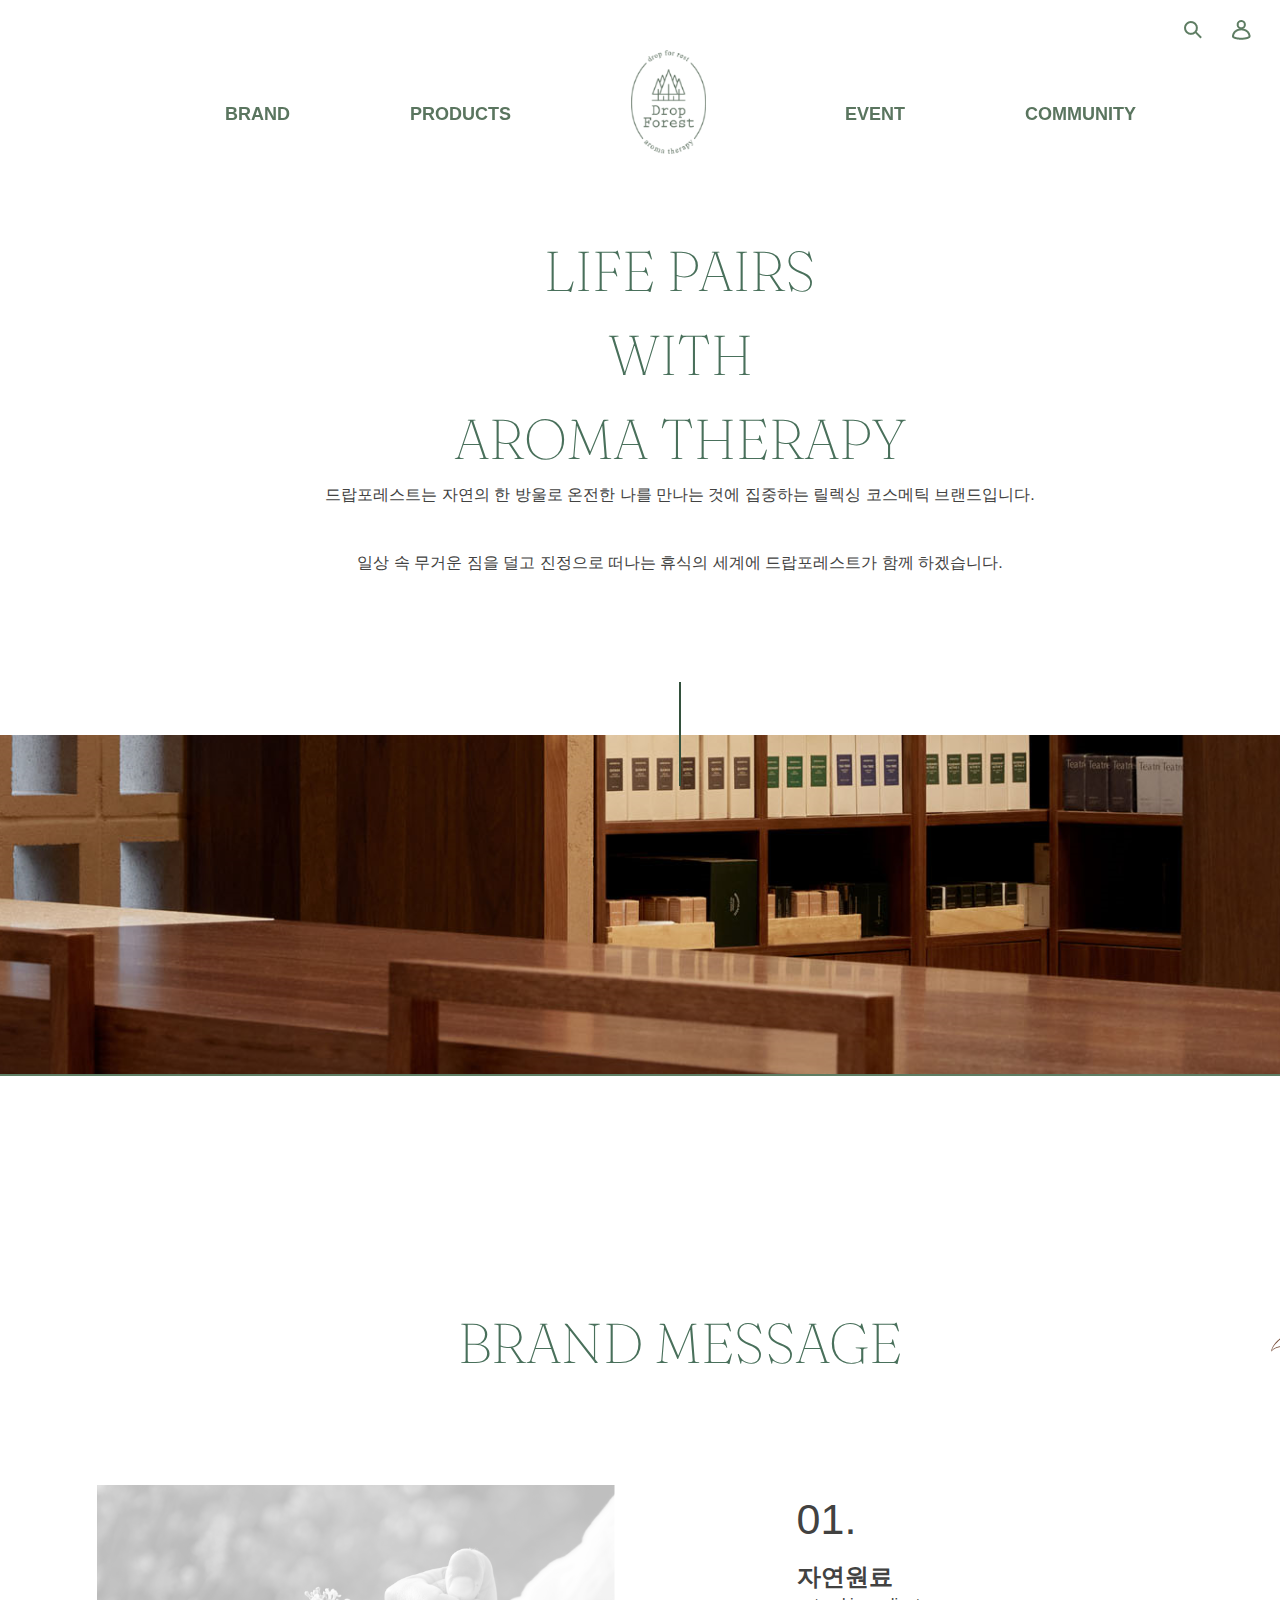
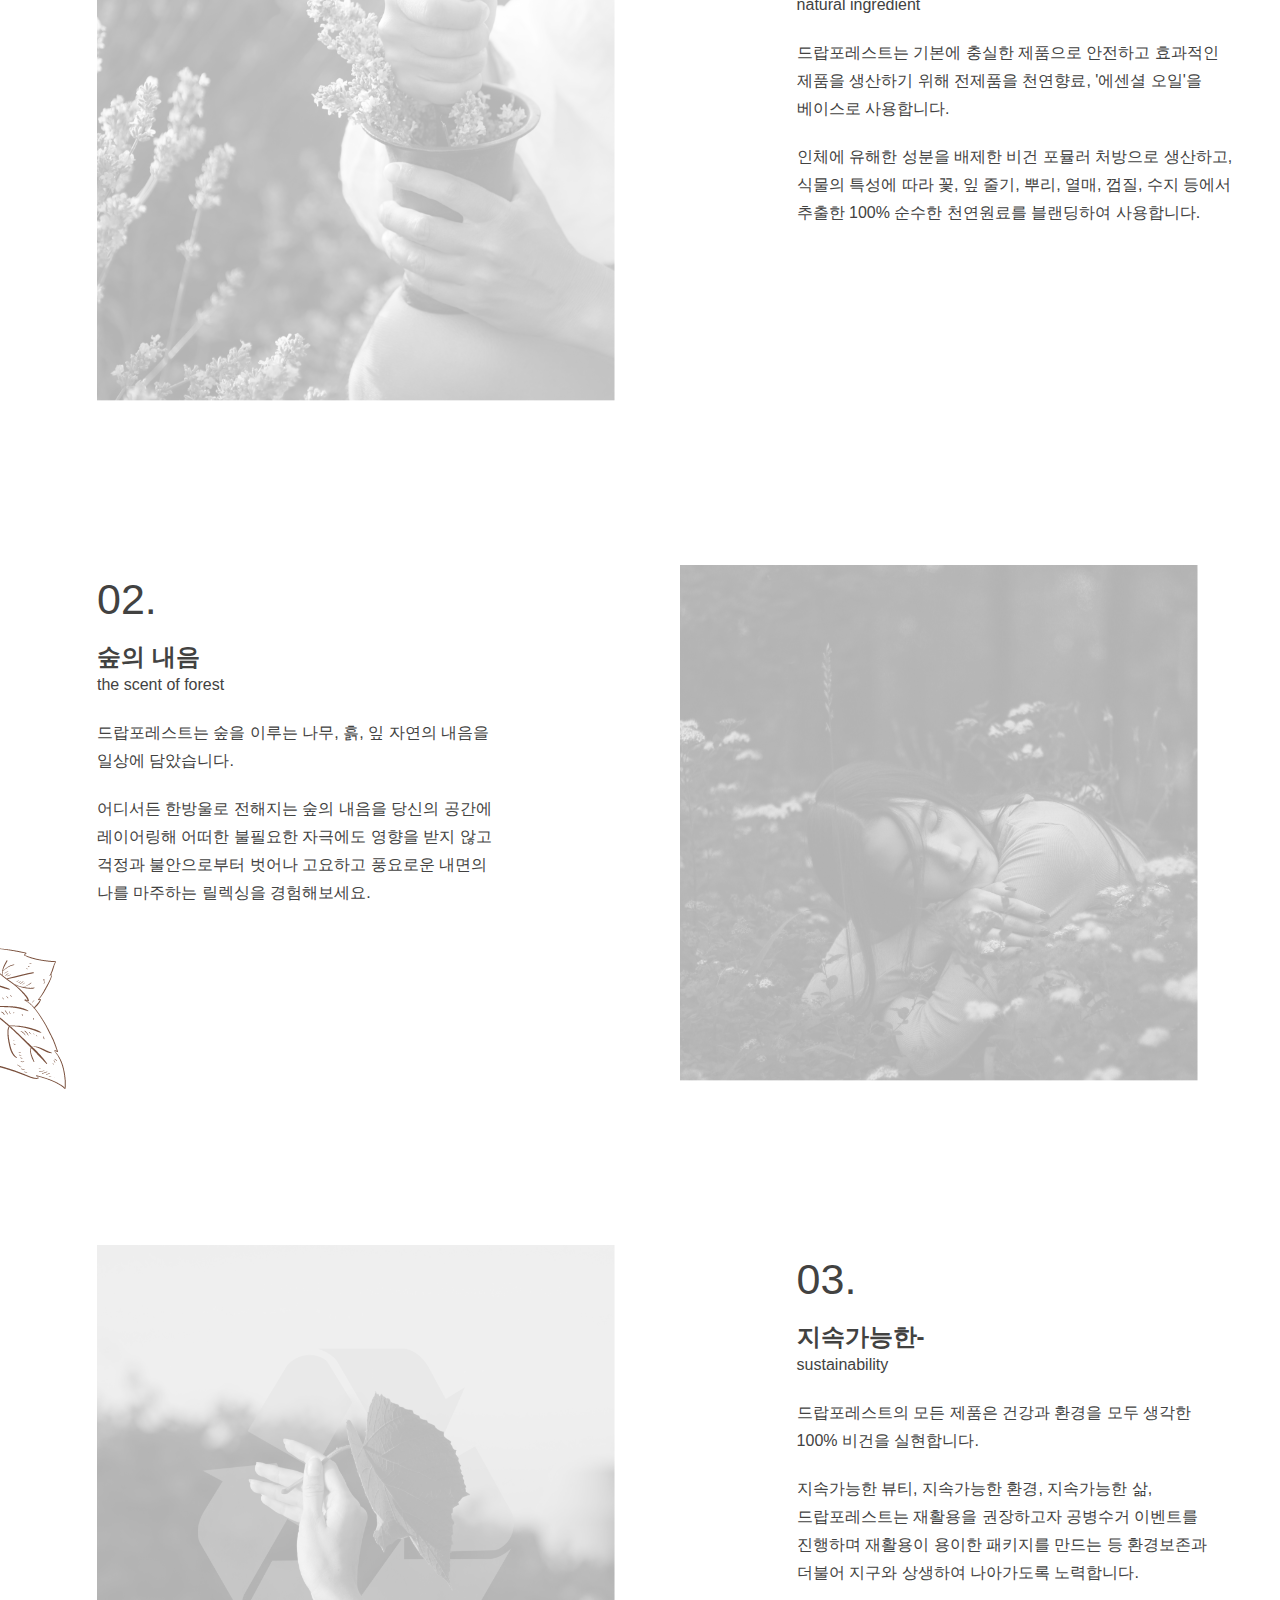
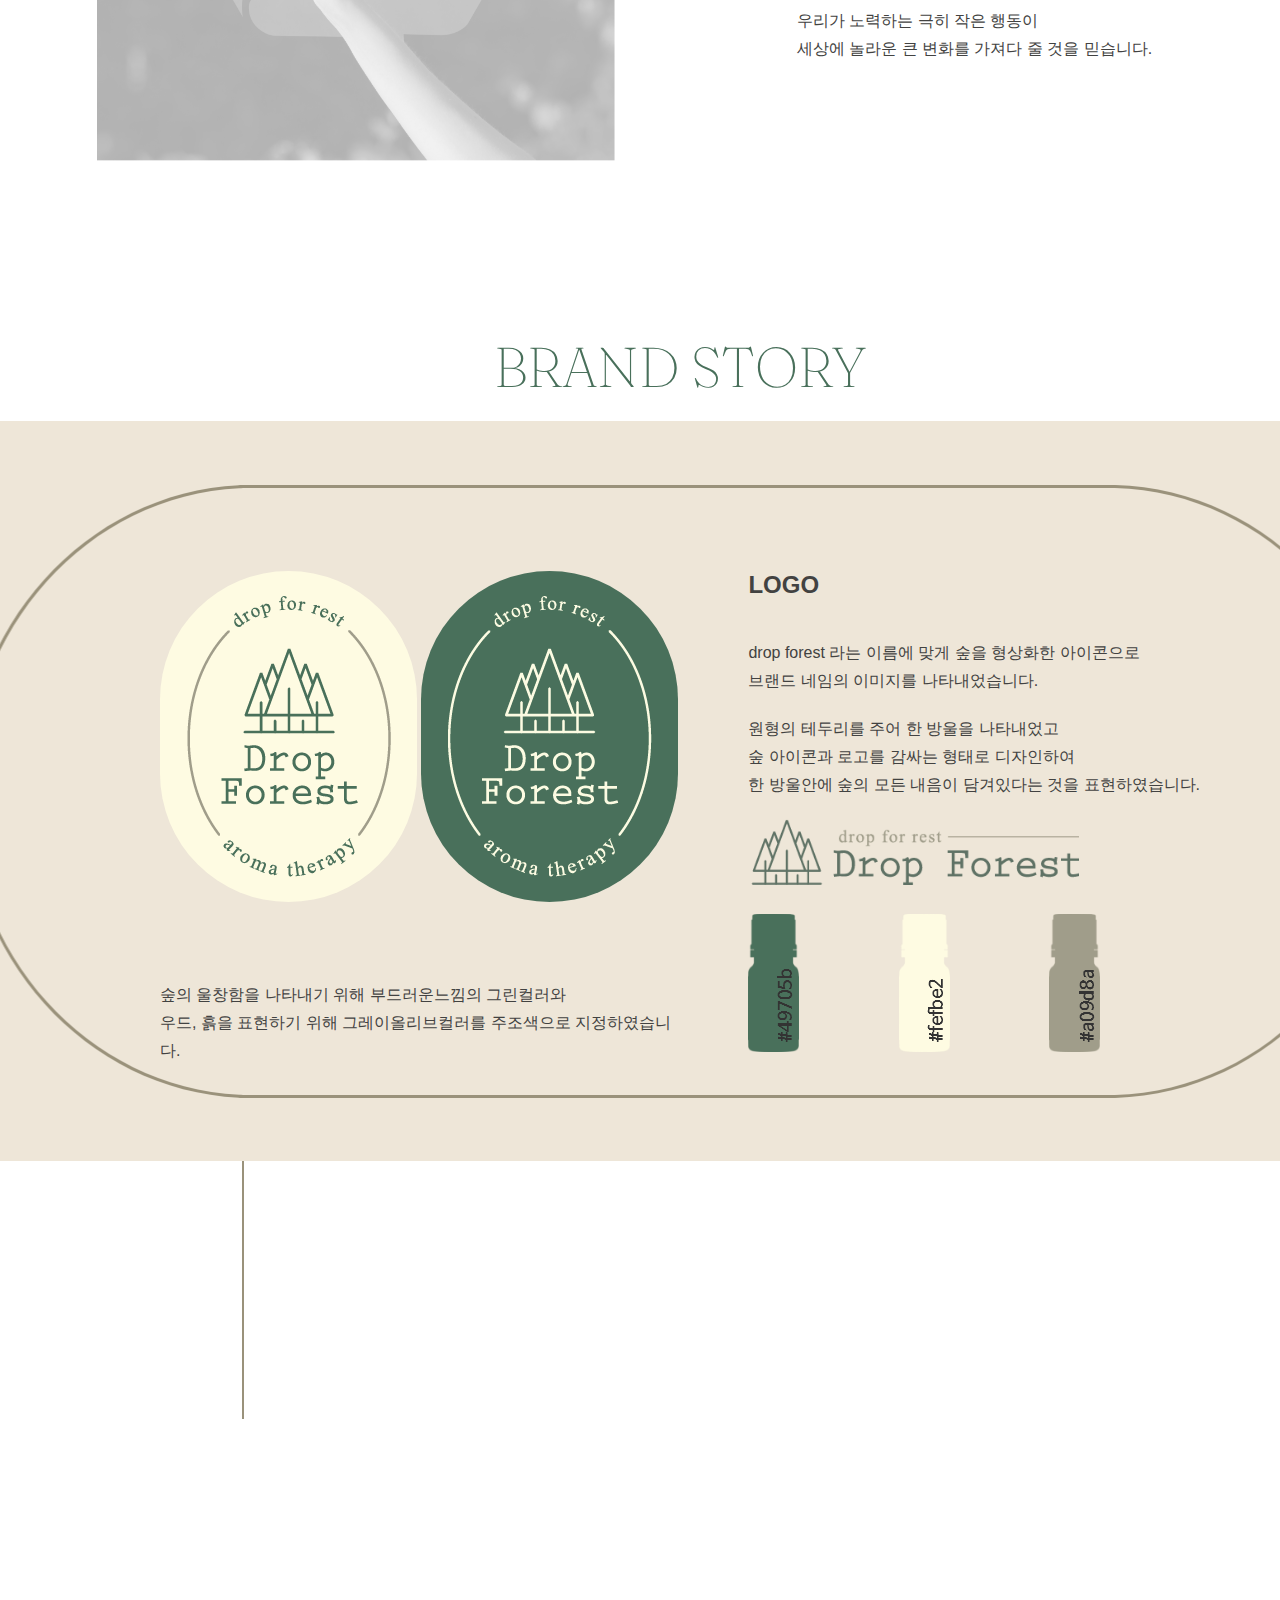
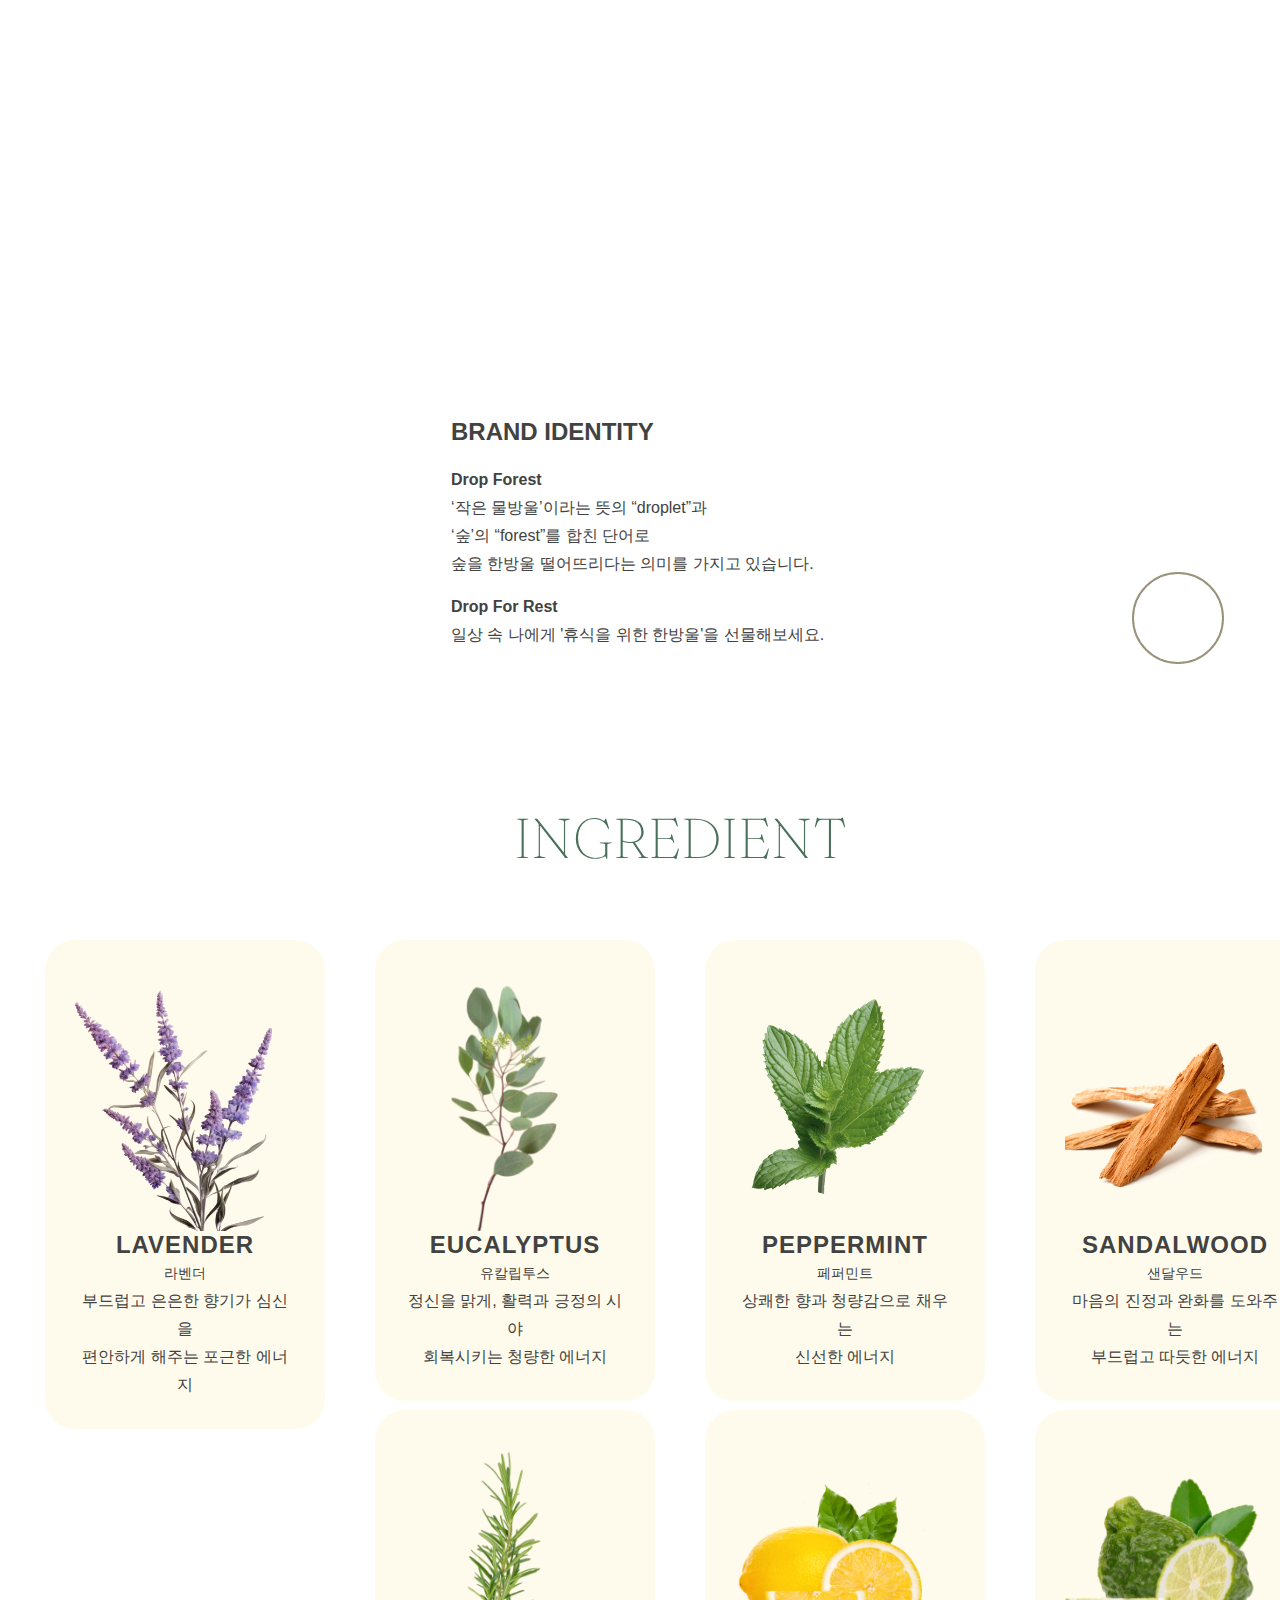
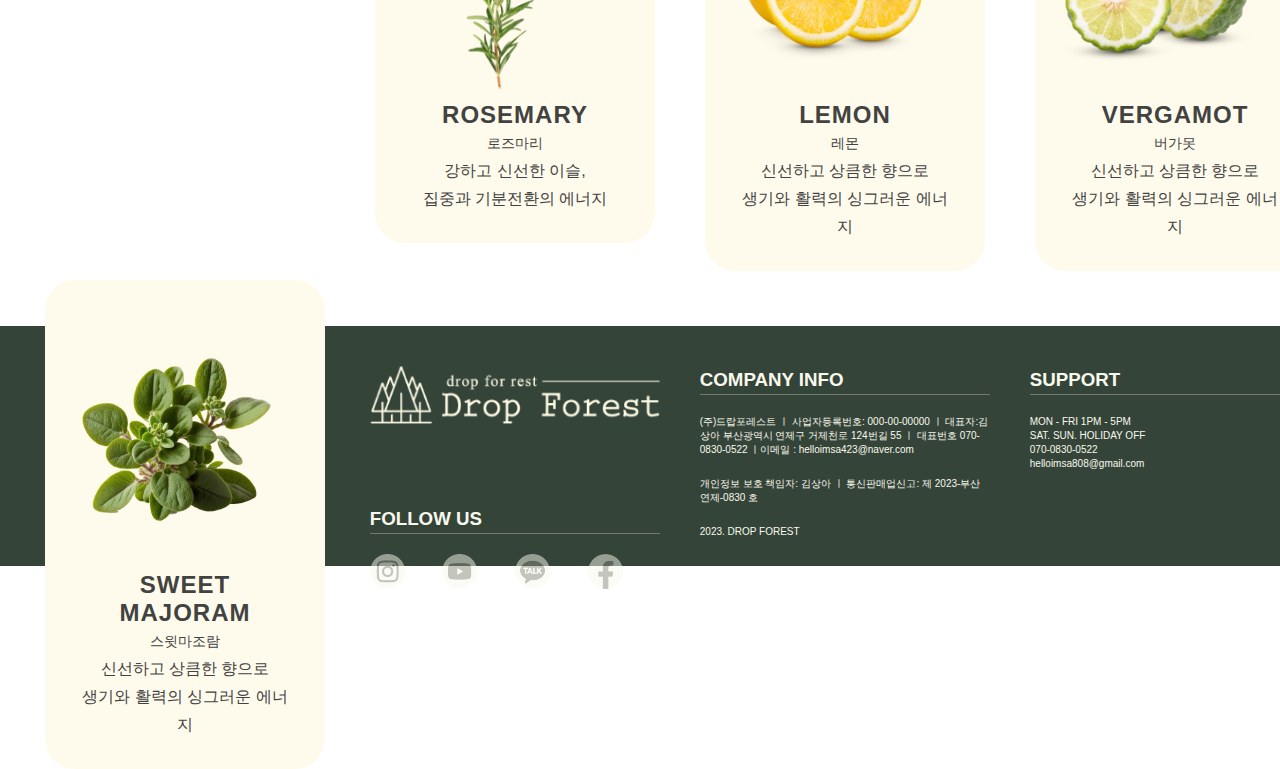
==== commit 9c0418b1: "Update sub1_brand.html" ====
--- a/sub/sub1_brand.html
+++ b/sub/sub1_brand.html
@@ -44,11 +44,13 @@
                                 <li><a href="sub1_brand.html#section3">BRAND STORY</a></li>
                                 <li><a href="sub1_brand.html#section5">INGREDIENT</a></li>
                             </ul>
-                            <ul class="margin_right">
+                            <ul>
                                 <li><a href="#">BRAND MESSAGE</a></li>
                                 <li><a href="#">BRAND STORY</a></li>
                                 <li><a href="#">INGREDIENT</a></li>
                             </ul>
+                            </ul>
+                            <ul>
                             <ul>
                                 <li><a href="#">BRAND MESSAGE</a></li>
                                 <li><a href="#">BRAND STORY</a></li>
@@ -454,4 +456,4 @@
         AOS.init();
       </script>
 </body>
-</html>+</html>
--- a/css/sub1_style.css
+++ b/css/sub1_style.css
@@ -19,15 +19,19 @@
     font-weight: 100;
 }
 #wrap{
-    min-width: 1320px;
+    min-width: 1360px;
 }
 /*header*/
 #header{
     height: 165px;
- }
+}
 .inner_header{
-    width: 1320px;
-    margin: 0 auto;
+    width: 100%;
+    height: 165px;
+    position: fixed;
+    top: 0;
+    left: 0%;
+    z-index: 15;
 }
 .util_wrap{
     width: 1320px;
@@ -47,11 +51,11 @@
     padding-left: 30px;
 }
 .gnb_wrap{
-    text-align: center;
     height: 165px;
 }
 .gnb{
-    display: inline-block;
+    width: 1320px;
+    margin: 0 auto;
 }
 .gnb li{
     float: left;
@@ -62,13 +66,52 @@
 }
 .gnb li a{
     display: block;
-    color: #49705B;
+    color: #5a755f;
     font-size: 18px;
     font-weight: bold;
     padding: 0 60px;
 }
 .gnb li:nth-child(3) a{
     margin-top: -50px;
+}
+/*submenu*/
+.submenu{
+    position: absolute;
+    top: 165px;
+    left: 0;
+    width: 100%;
+    z-index: 9;
+    background-color: rgba(255, 254, 236, 0.5);
+}
+.inner_submenu{
+    width: 1320px;
+    margin: 0 auto;
+    text-align: center;
+}
+.inner_submenu ul{
+    float: left;
+    width: 15%;
+}
+.ul_1{
+    margin-left: 165px;
+}
+.inner_submenu .margin_right{
+    margin-right: 215px;
+}
+.submenu li a{
+    display: block;
+    color: #5a755f;
+    padding: 10px 26px;
+}
+.submenu li a:hover{
+    color: #ffdd6e;
+}
+/* scroll했을때, 바뀌는 꾸미기 내용 */
+.header_scroll{
+    background-color: rgba(255, 254, 236, 0.5);
+    transition: all 0.5s;
+}
+.header_scroll .gnb li a{
 }
 /*section1*/
 #section1{
@@ -78,6 +121,7 @@
     background: url(../images/sub1/house_bg.png) no-repeat top center;
     height: 1076px;
     background-attachment: fixed;
+    overflow: hidden;
 }
 .brand{
     text-align: center;
@@ -106,6 +150,7 @@
 #section2{
     background-color: rgb(255, 255, 255);
     height: 2380px;
+    overflow: hidden;
 }
 .inner_section2{
     width: 1166px;
@@ -116,7 +161,6 @@
 .content_box{
     margin: 100px 0;
     height: 580px;
-    /* background-color: pink; */
 }
 .right{
     float: right;
@@ -199,6 +243,7 @@
 #section3{
     background: url(../images/sub1/roundsq_bg.png) no-repeat top 50% center #EEE6D8;
     height: 740px;
+    overflow: hidden;
 }
 .inner_section3{
     width: 1320px;
@@ -230,6 +275,7 @@
 /*section4*/
 #section4{
     height: 1115px;
+    overflow: hidden;
 }
 .inner_section4{
     width: 1320px;
@@ -292,7 +338,7 @@
 }
 /*section5*/
 #section5{
-    height: 1158px;
+    height: 1250px;
 }
 .inner_section5{
     padding-top: 120px;
@@ -301,12 +347,23 @@
 }
 .ingre_wrap{
     height: 948px;
+    margin-top: 60px;
+    width: 1320px;
+    text-align: center;
 }
 .ingre_wrap li{
     float: left;
+    width: 25%;
+    margin-bottom: 30px;
 }
 .hover_wrap{
     position: relative;
+    width: 280px;
+    height: 440px;
+    display: inline-block;
+}
+.hover_wrap h2{
+    letter-spacing: 1px;
 }
 .hover_wrap:hover .img_wrap{
     transform: translate(-20px, -20px);
@@ -320,19 +377,20 @@
 }
 .img_wrap{
     text-align: center;
-    width: 280px;
-    height: 440px;
     background-color: #FFFBEC;
     border-radius: 30px;
     padding: 30px;
     box-sizing: border-box;
     transition: all 0.5s;
 }
+.img_wrap img{
+    display: block;
+}
 .ko_name{
     font-size: 14px;
 }
 .cover{
-    background-color: #869D84;
+    background-color: #7f947c;
     width: 100%;
     height: 100%;
     border-radius: 30px;
@@ -354,8 +412,54 @@
 }
 .inner_cover p{
     border-bottom: 1px solid #fff;
+    padding-top: 5px;
 }
 .inner_cover h4{
     padding: 10px 0 30px;
 }
-
+/*footer*/
+#footer{
+    height: 240px;
+    background-color: #354439;
+    color: #F8F9EC;
+}
+.inner_footer{
+    width: 1320px;
+    margin: 0 auto;
+    padding-top: 20px;
+}
+.footer_wrap{
+    height: 200px;
+}
+.footer_wrap li h1 img{
+    width: 100%;
+}
+.footer_wrap> li{
+    float: left;
+    width: 22%;
+    box-sizing: border-box;
+    height: 100px;
+    margin: 1.5%;
+}
+.footer_wrap li:nth-child(4){
+    margin-right: 0;
+}
+.footer_wrap h3{
+    border-bottom: 1px solid  rgba(255, 243, 221, 0.3);
+    margin-bottom: 20px;
+}
+.footer_wrap p{
+    font-size: 10px;
+    line-height: 1.4em;
+    margin-bottom: 20px;
+}
+.sns li{
+    float: left;
+    width: 25%;
+}
+.sns li img{
+    opacity: 0.5;
+}
+.sns li img:hover{
+    opacity: 1;
+}
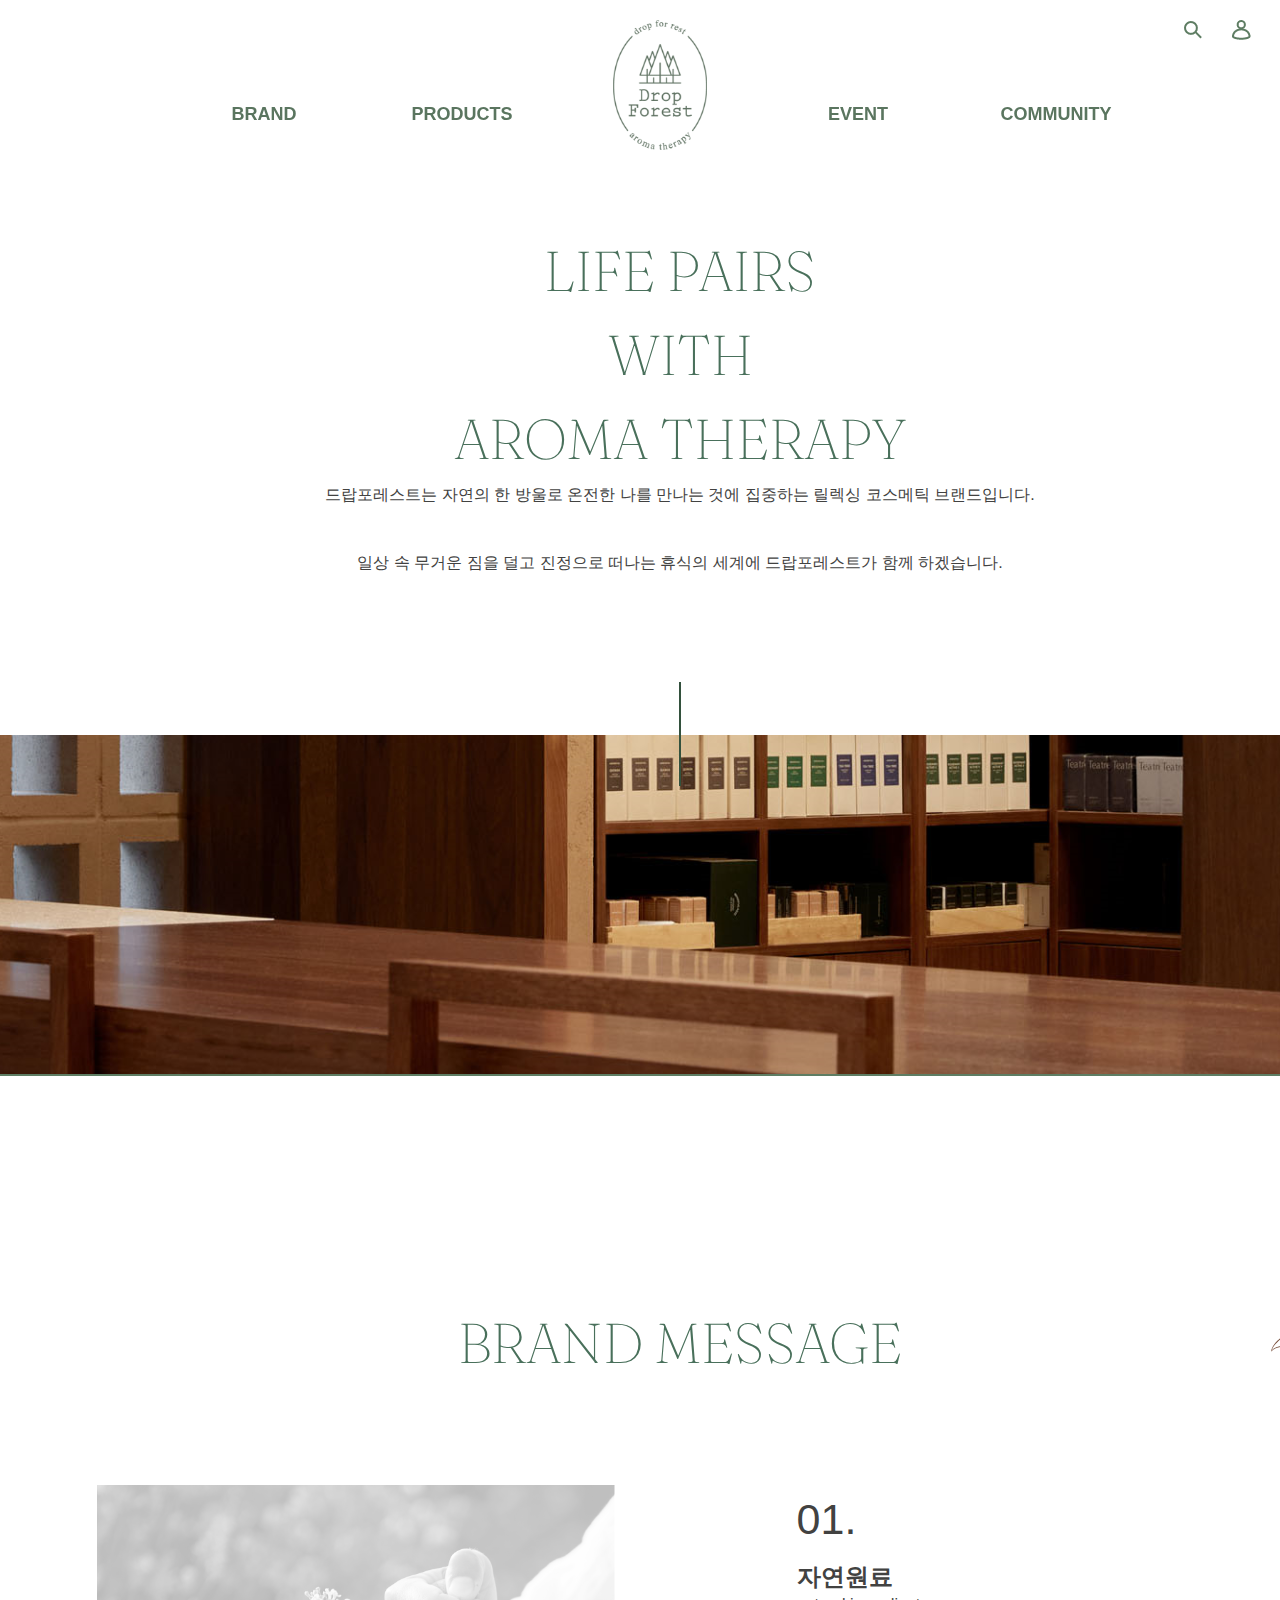
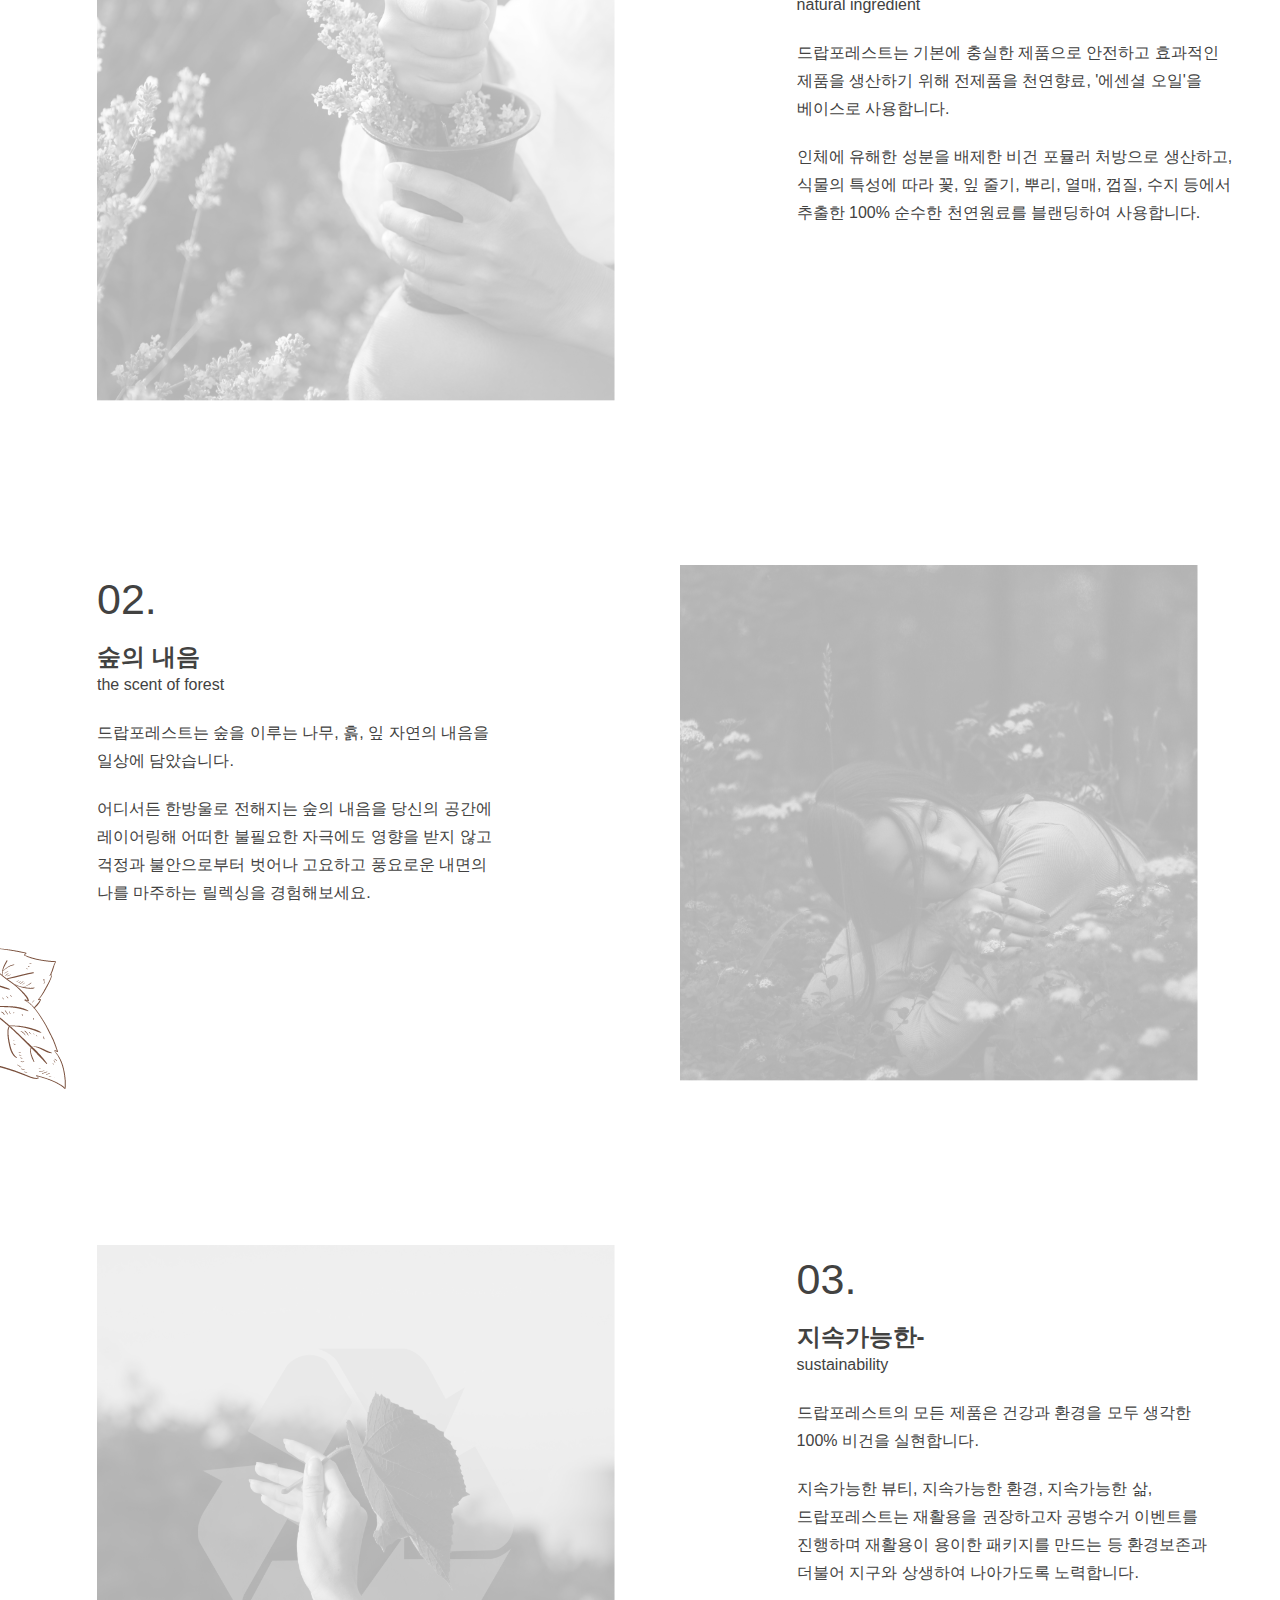
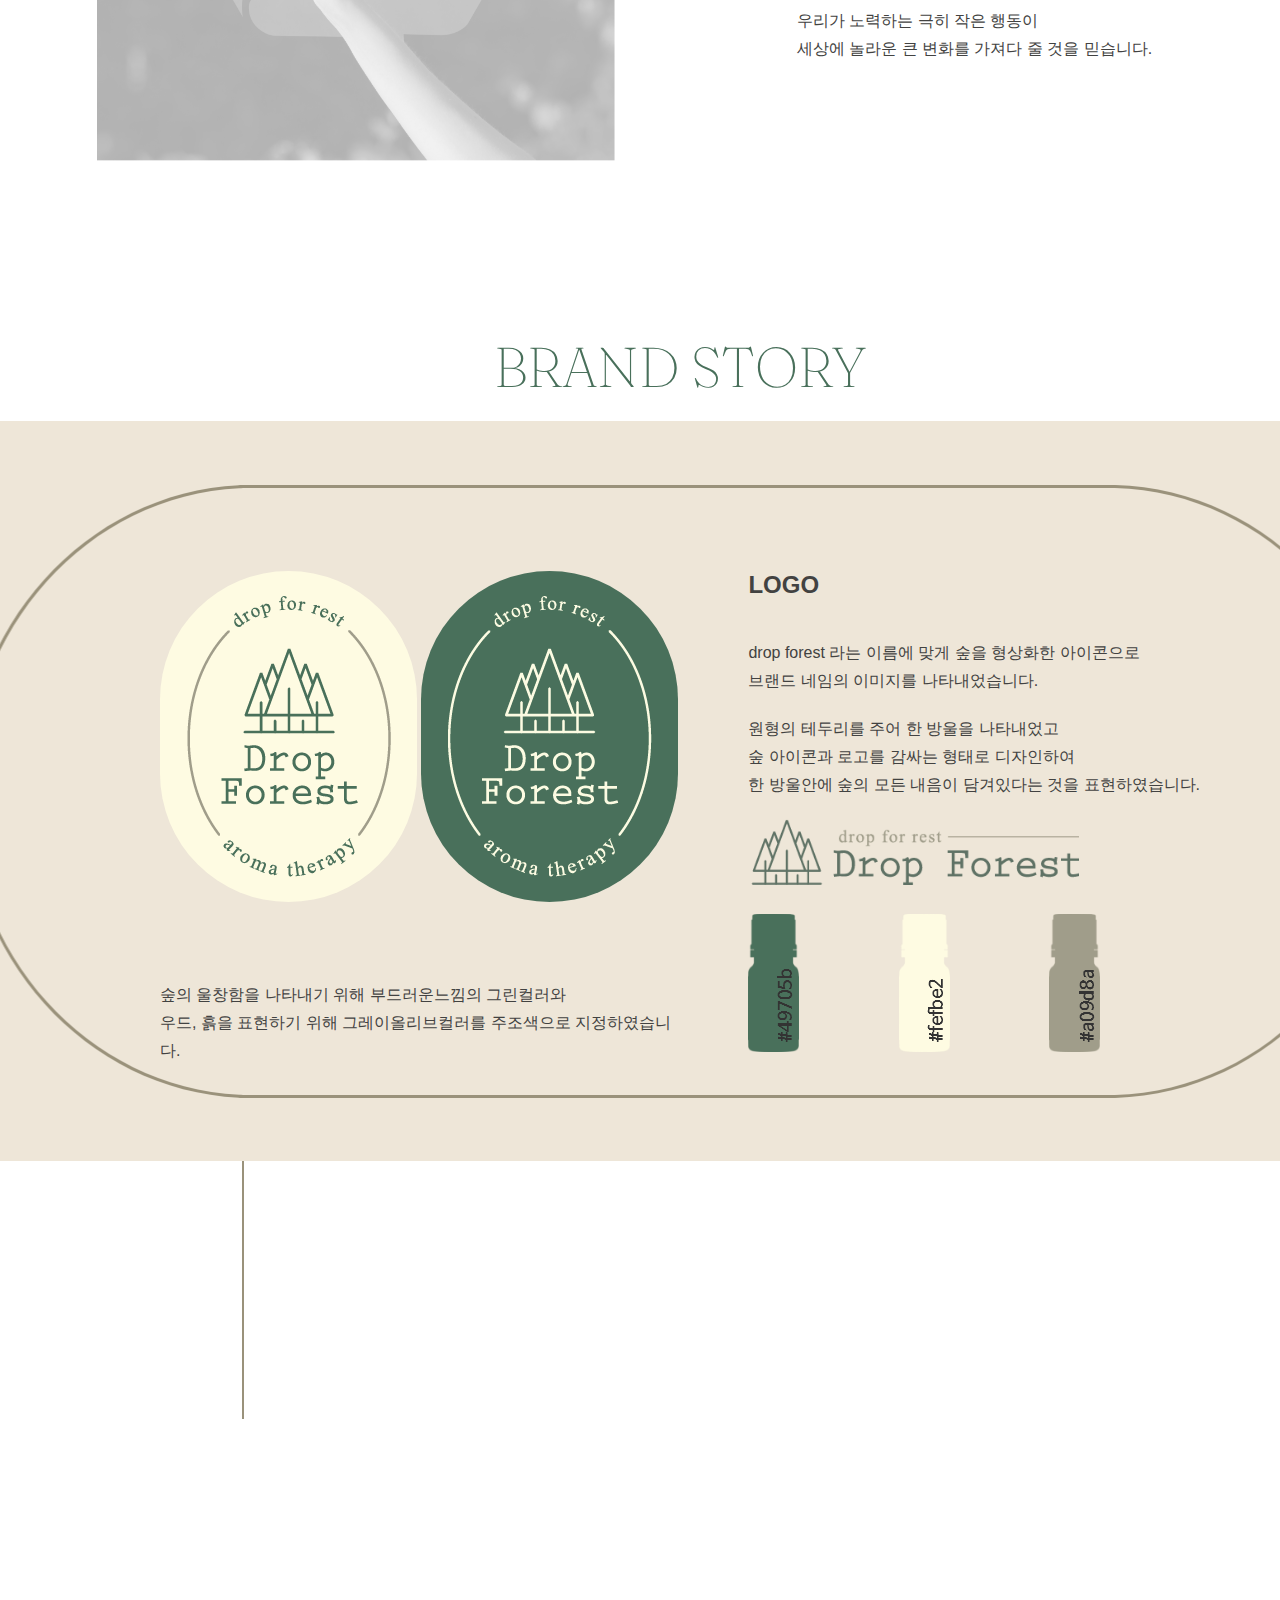
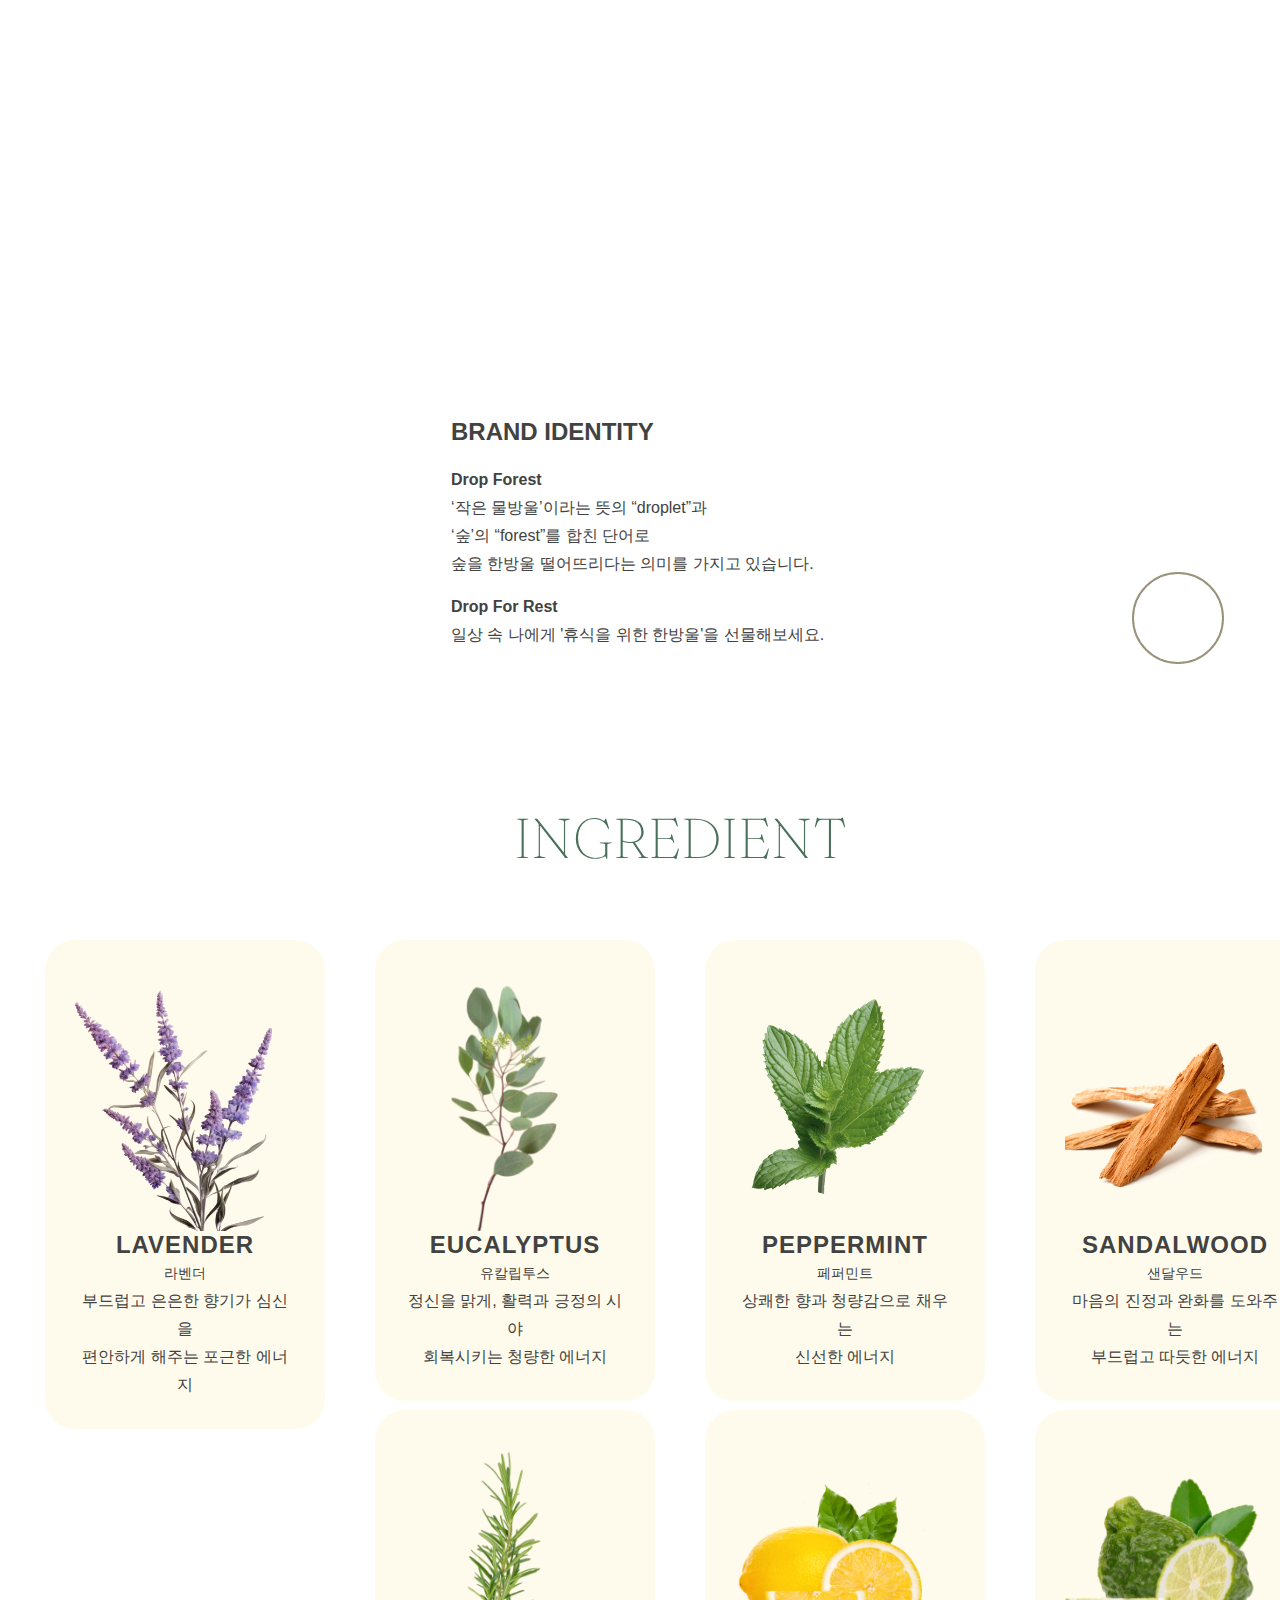
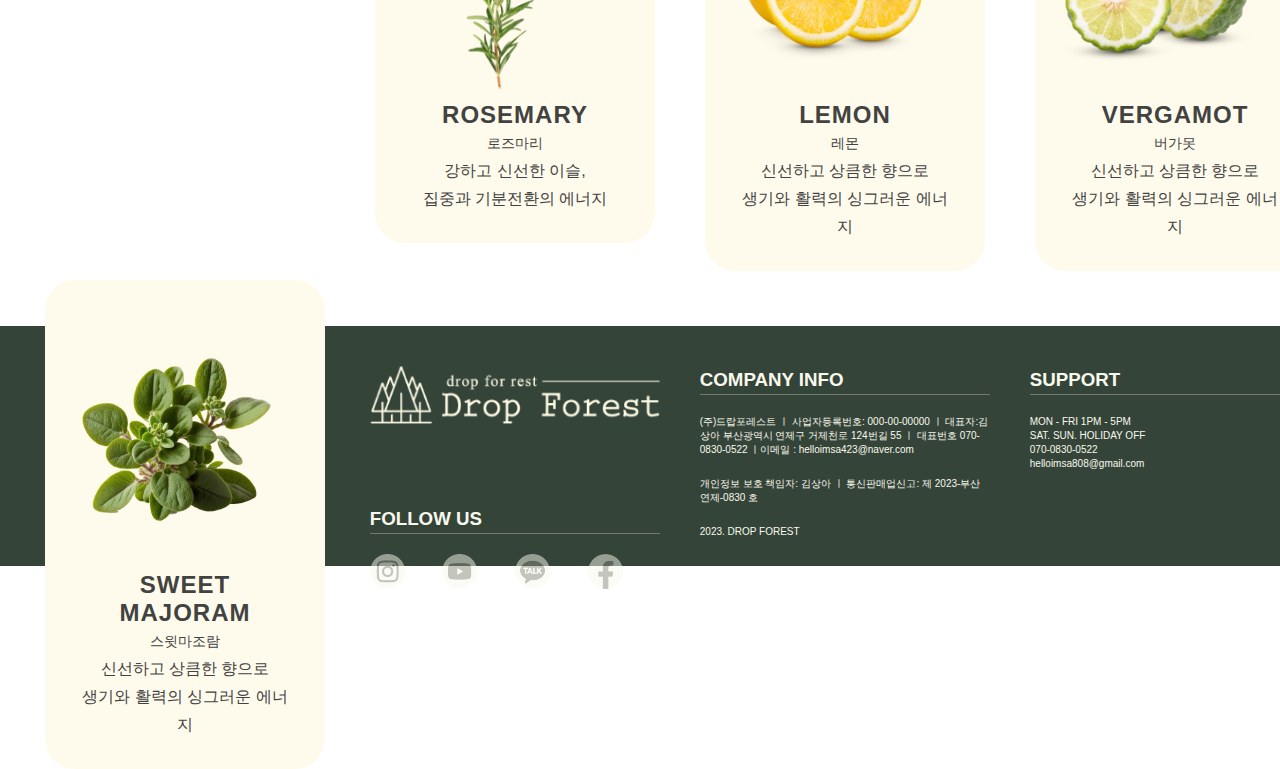
==== commit 4ee51154: "Update sub1_brand.html" ====
--- a/sub/sub1_brand.html
+++ b/sub/sub1_brand.html
@@ -49,8 +49,8 @@
                                 <li><a href="#">BRAND STORY</a></li>
                                 <li><a href="#">INGREDIENT</a></li>
                             </ul>
+                            <ul>
                             </ul>
-                            <ul>
                             <ul>
                                 <li><a href="#">BRAND MESSAGE</a></li>
                                 <li><a href="#">BRAND STORY</a></li>
--- a/css/sub1_style.css
+++ b/css/sub1_style.css
@@ -60,19 +60,19 @@
 .gnb li{
     float: left;
     margin-top: 100px;
-}
-.gnb li img{
-    width: 80%;
+    width: 15%;
+    text-align: center;
 }
 .gnb li a{
     display: block;
     color: #5a755f;
     font-size: 18px;
     font-weight: bold;
-    padding: 0 60px;
+    padding-bottom: 37px;
 }
 .gnb li:nth-child(3) a{
-    margin-top: -50px;
+    margin-top: -80px;
+    padding-bottom: 9px;
 }
 /*submenu*/
 .submenu{
@@ -82,26 +82,25 @@
     width: 100%;
     z-index: 9;
     background-color: rgba(255, 254, 236, 0.5);
+    border-top: 1px solid rgba(149, 179, 150, 0.5);
 }
 .inner_submenu{
     width: 1320px;
     margin: 0 auto;
-    text-align: center;
 }
 .inner_submenu ul{
     float: left;
     width: 15%;
+    height: 150px;
+    text-align: center;
 }
 .ul_1{
     margin-left: 165px;
-}
-.inner_submenu .margin_right{
-    margin-right: 215px;
 }
 .submenu li a{
     display: block;
     color: #5a755f;
-    padding: 10px 26px;
+    padding: 10px 0px;
 }
 .submenu li a:hover{
     color: #ffdd6e;
